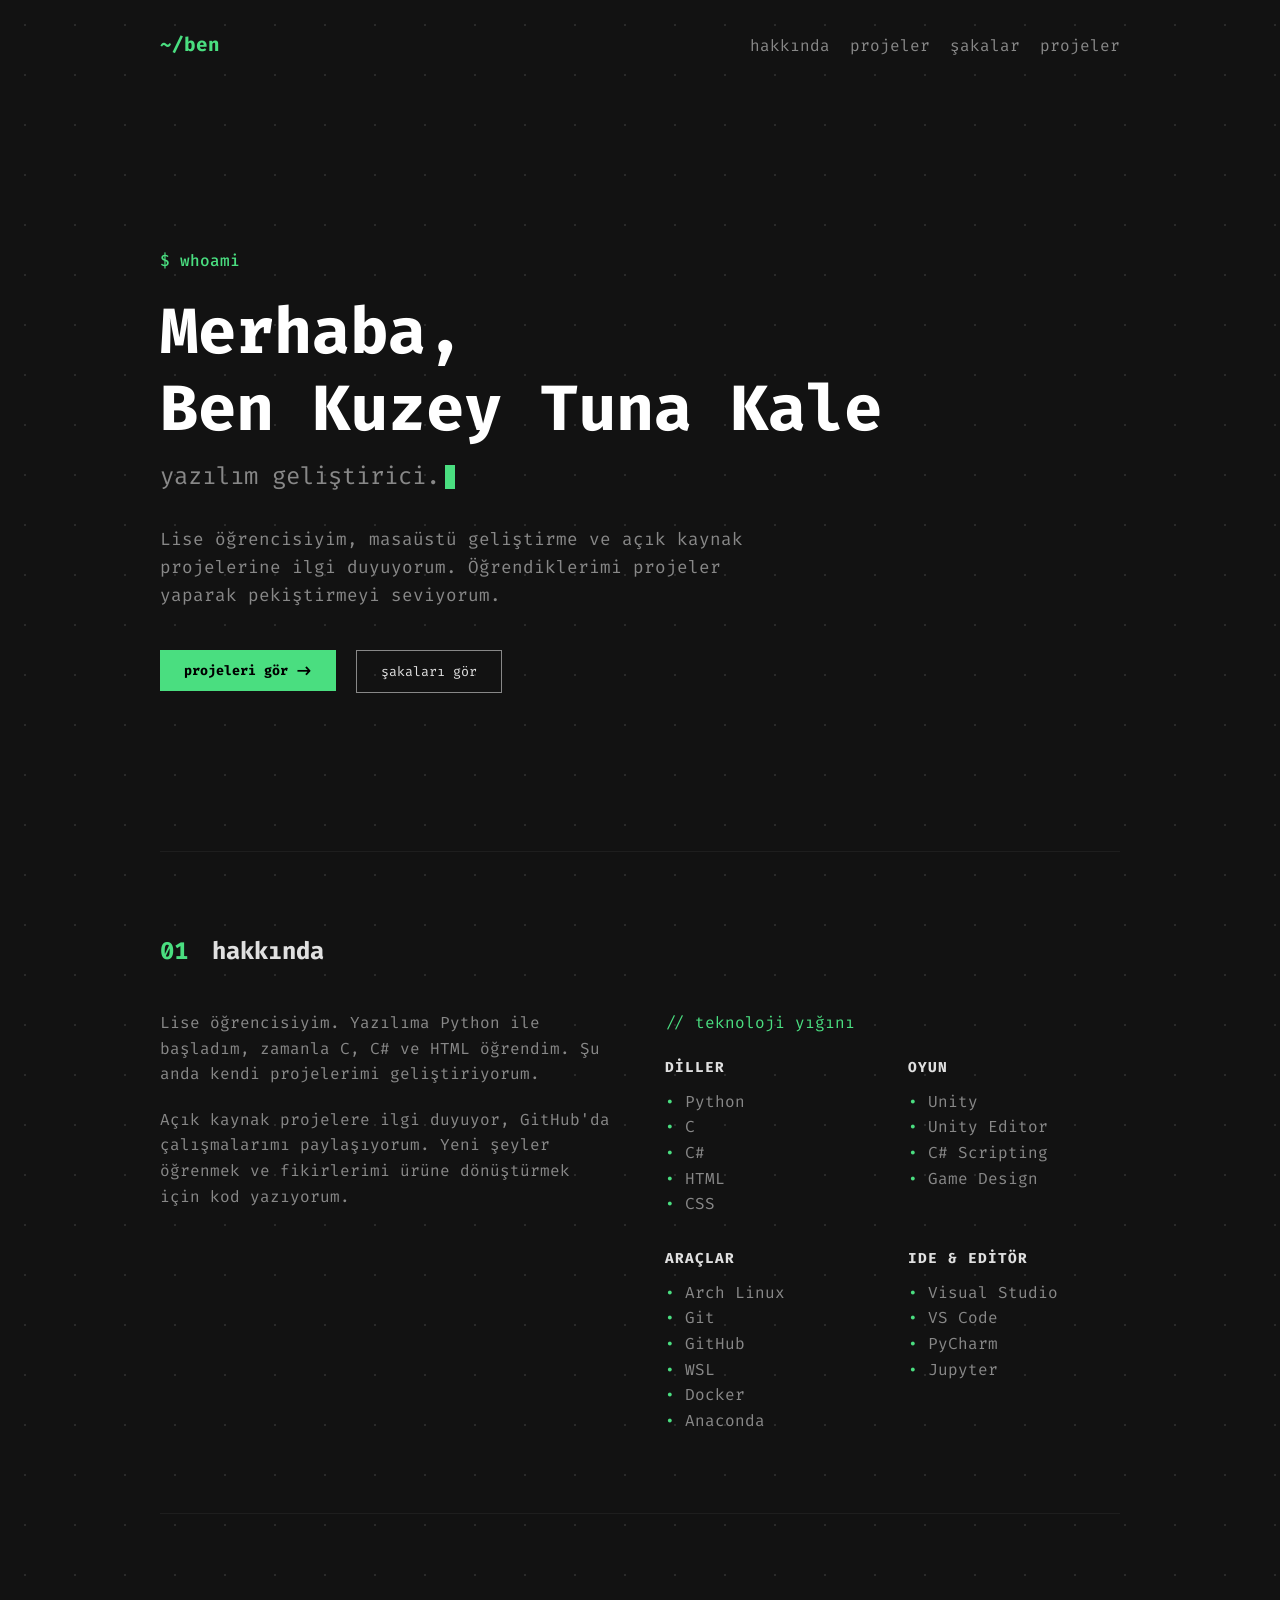
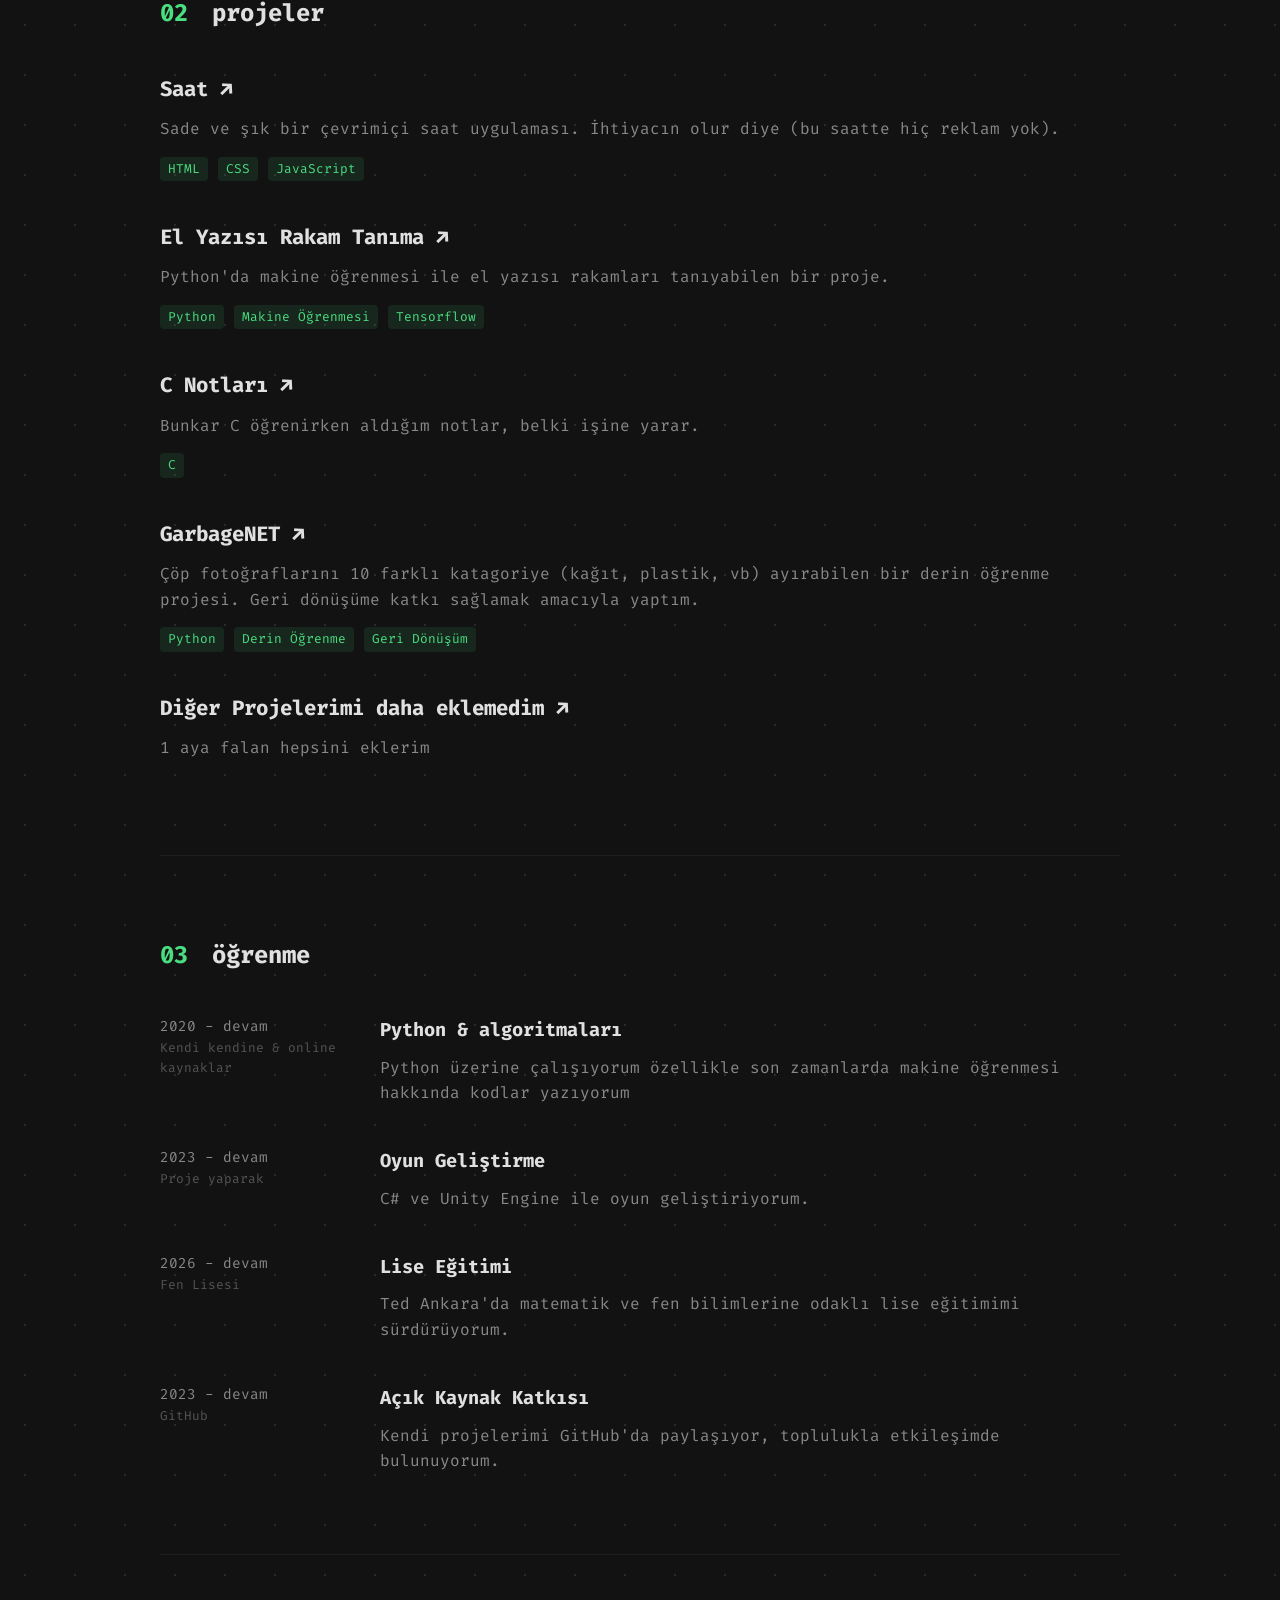
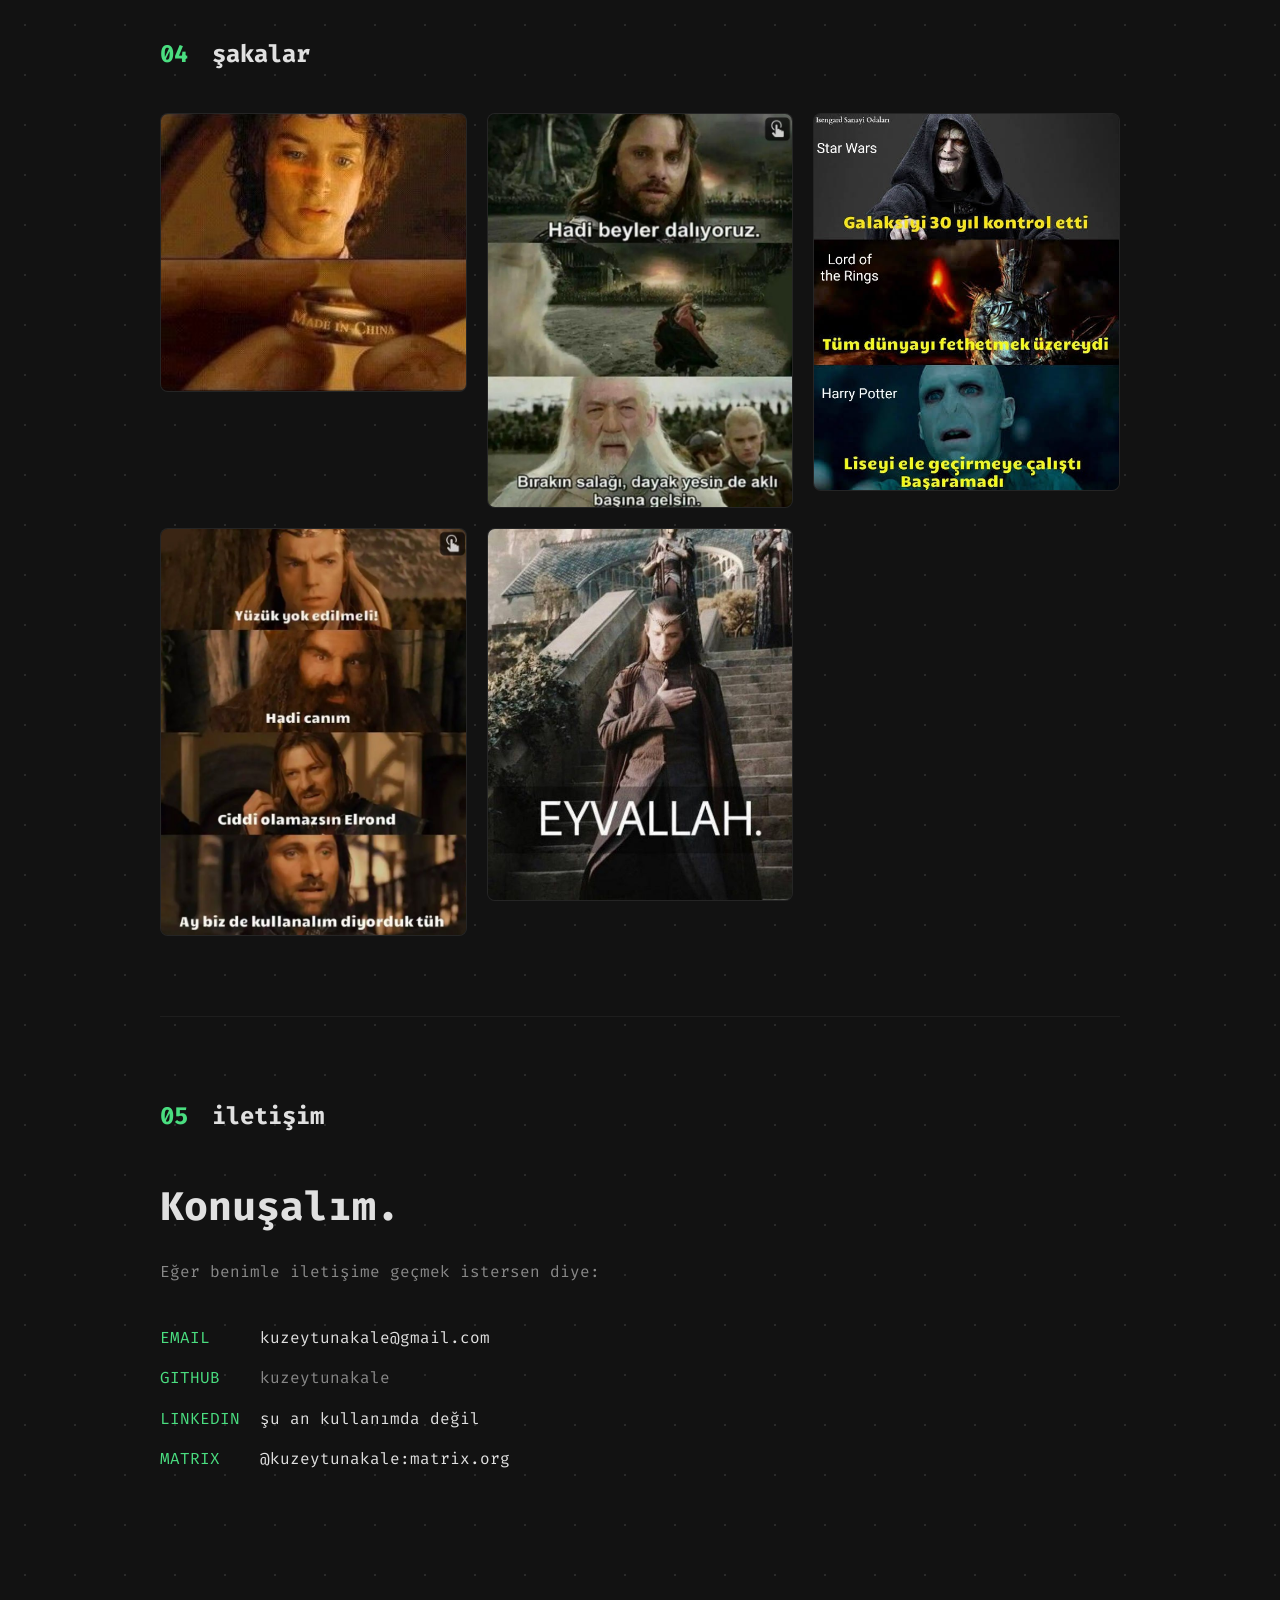
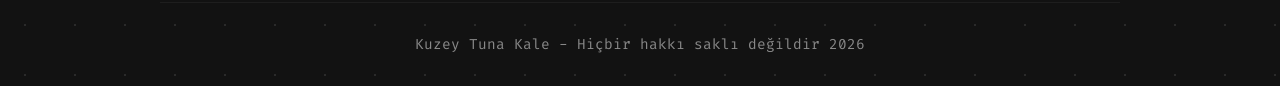
==== index.html @ e44361e3 "t" ====
<!DOCTYPE html>
<html lang="tr">
<head>
    <meta charset="UTF-8">
    <meta name="viewport" content="width=device-width, initial-scale=1.0">
    <meta name="description" content="Kuzey Tuna Kale - Kuzey Tuna Kale'nin sitesi">
    <meta name="keywords" content="Kuzey Tuna Kale, Kuzey, Tuna, Kale, Kuzey Tuna Kale Ankara">
    <title>Kuzey Tuna Kale</title>
    <link rel="stylesheet" href="style.css">
</head>
<body>

    <div class="container">
        <!-- Navigasyon -->
        <nav>
            <div class="logo">~/ben</div>
            <div class="nav-links">
                <a href="#hakkinda">hakkında</a>
                <a href="#projeler">projeler</a>
                <a href="#sakalar">şakalar</a>
                <a href="#projeler">projeler</a>
            </div>
        </nav>

        <!-- Hero Bölümü -->
        <header class="hero">
            <div class="prompt-text">$ whoami</div>
            <h1>Merhaba,<br>Ben Kuzey Tuna Kale</h1>
            <div class="typing-text">
                <span id="typewriter"></span><span class="cursor"></span>
            </div>
            <p class="desc">
                Lise öğrencisiyim, masaüstü geliştirme ve açık kaynak projelerine ilgi duyuyorum. Öğrendiklerimi projeler yaparak pekiştirmeyi seviyorum.
            </p>
            <div class="hero-buttons">
                <a href="#projeler" style="text-decoration: none;"><button class="btn-primary">projeleri gör -></button></a>
                <a href="#sakalar" style="text-decoration: none;"><button class="btn-secondary">şakaları gör</button></a>
            </div>
        </header>

        <!-- Hakkında Bölümü -->
        <section id="hakkinda">
            <h2 class="section-title"><span>01</span> hakkında</h2>
            <div class="about-grid">
                <div class="about-text">
                    <p>Lise öğrencisiyim. Yazılıma Python ile başladım, zamanla C, C# ve HTML öğrendim. Şu anda kendi projelerimi geliştiriyorum.</p>
                    <p>Açık kaynak projelere ilgi duyuyor, GitHub'da çalışmalarımı paylaşıyorum. Yeni şeyler öğrenmek ve fikirlerimi ürüne dönüştürmek için kod yazıyorum.</p>
                </div>
                <div class="tech-stack">
                    <div class="tech-stack-title">// teknoloji yığını</div>
                    <div class="tech-grid">
                        <div class="tech-category">
                            <h4>DİLLER</h4>
                            <ul>
                                <li>Python</li>
                                <li>C</li>
                                <li>C#</li>
                                <li>HTML</li>
                                <li>CSS</li>
                            </ul>
                        </div>
                        <div class="tech-category">
                            <h4>OYUN</h4>
                            <ul>
                                <li>Unity</li>
                                <li>Unity Editor</li>
                                <li>C# Scripting</li>
                                <li>Game Design</li>
                            </ul>
                        </div>
                        <div class="tech-category">
                            <h4>ARAÇLAR</h4>
                            <ul>
                                <li>Arch Linux</li>
                                <li>Git</li>
                                <li>GitHub</li>
                                <li>WSL</li>
                                <li>Docker</li>
                                <li>Anaconda</li>
                            </ul>
                        </div>
                        <div class="tech-category">
                            <h4>IDE & EDİTÖR</h4>
                            <ul>
                                <li>Visual Studio</li>
                                <li>VS Code</li>
                                <li>PyCharm</li>
                                <li>Jupyter</li>
                            </ul>
                        </div>
                    </div>
                </div>
            </div>
        </section>

        <!-- Projeler Bölümü -->
<section id="projeler">
    <h2 class="section-title"><span>02</span> projeler</h2>
    <div class="project-list">
        
        <!-- Saat Projesi -->
        <a href="https://kuzeytunakale.github.io/saat" target="_blank" rel="noopener noreferrer" class="project-card-link">
            <div class="project-item">
                <h3>Saat <span class="link-icon">↗</span></h3>
                <p>Sade ve şık bir çevrimiçi saat uygulaması. İhtiyacın olur diye (bu saatte hiç reklam yok).</p>
                <div class="tags">
                    <span class="tag">HTML</span>
                    <span class="tag">CSS</span>
                    <span class="tag">JavaScript</span>
                </div>
            </div>
        </a>

        <a href="https://github.com/kuzeytunakale/pythonHandwrittenDigitRecognition" target="_blank" rel="noopener noreferrer" class="project-card-link">
            <div class="project-item">
                <h3>El Yazısı Rakam Tanıma <span class="link-icon">↗</span></h3>
                <p>Python'da makine öğrenmesi ile el yazısı rakamları tanıyabilen bir proje.</p>
                <div class="tags">
                    <span class="tag">Python</span>
                    <span class="tag">Makine Öğrenmesi</span>
                    <span class="tag">Tensorflow</span>
                </div>
            </div>
        </a>

        <a href="https://github.com/kuzeytunakale/c" target="_blank" rel="noopener noreferrer" class="project-card-link">
            <div class="project-item">
                <h3>C Notları <span class="link-icon">↗</span></h3>
                <p>Bunkar C öğrenirken aldığım notlar, belki işine yarar.</p>
                <div class="tags">
                    <span class="tag">C</span>
                </div>
            </div>
        </a>

        <a href="./yapimasamasinda.html" target="_blank" rel="noopener noreferrer" class="project-card-link">
            <div class="project-item">
                <h3>GarbageNET <span class="link-icon">↗</span></h3>
                <p>Çöp fotoğraflarını 10 farklı katagoriye (kağıt, plastik, vb) ayırabilen bir derin öğrenme projesi. Geri dönüşüme katkı sağlamak amacıyla yaptım.</p>
                <div class="tags">
                    <span class="tag">Python</span>
                    <span class="tag">Derin Öğrenme</span>
                    <span class="tag">Geri Dönüşüm</span>
                </div>
            </div>
        </a>

        <!-- staticcraft Projesi -->
        <a href="./yapimasamasinda.html" target="_blank" rel="noopener noreferrer" class="project-card-link">
            <div class="project-item">
                <h3>Diğer Projelerimi daha eklemedim <span class="link-icon">↗</span></h3>
                <p>1 aya falan hepsini eklerim</p>
            </div>
        </a>

        </div>
        </section>

        <!-- Öğrenme Bölümü -->
        <section id="ogrenme">
            <h2 class="section-title"><span>03</span> öğrenme</h2>
            <div class="learning-grid">
                
                <div class="learning-item">
                    <div class="learning-date">
                        2020 - devam
                        <span>Kendi kendine & online kaynaklar</span>
                    </div>
                    <div class="learning-content">
                        <h3>Python & algoritmaları</h3>
                        <p>Python üzerine çalışıyorum özellikle son zamanlarda makine öğrenmesi hakkında kodlar yazıyorum</p>
                    </div>
                </div>

                <div class="learning-item">
                    <div class="learning-date">
                        2023 - devam
                        <span>Proje yaparak</span>
                    </div>
                    <div class="learning-content">
                        <h3>Oyun Geliştirme</h3>
                        <p>C# ve Unity Engine ile oyun geliştiriyorum.</p>
                    </div>
                </div>

                <div class="learning-item">
                    <div class="learning-date">
                        2026 - devam
                        <span>Fen Lisesi</span>
                    </div>
                    <div class="learning-content">
                        <h3>Lise Eğitimi</h3>
                        <p>Ted Ankara'da matematik ve fen bilimlerine odaklı lise eğitimimi sürdürüyorum.</p>
                    </div>
                </div>

                <div class="learning-item">
                    <div class="learning-date">
                        2023 - devam
                        <span>GitHub</span>
                    </div>
                    <div class="learning-content">
                        <h3>Açık Kaynak Katkısı</h3>
                        <p>Kendi projelerimi GitHub'da paylaşıyor, toplulukla etkileşimde bulunuyorum.</p>
                    </div>
                </div>

            </div>
        </section>

        <section id="sakalar">
        <h2 class="section-title"><span>04</span> şakalar</h2>
        <div class="jokes-grid">
            <div class="joke-card">
                <img src="./img/China.jpg" alt="Yazılımcı Şakası 1" loading="lazy">
            </div>
            <div class="joke-card">
                <img src="./img/Daliyoruz.jpg" alt="Yazılımcı Şakası 2" loading="lazy">
            </div>
            <div class="joke-card">
                <img src="./img/Powerful.jpeg" alt="Yazılımcı Şakası 3" loading="lazy">
            </div>
            <div class="joke-card">
                <img src="./img/Yuzuk.jpg" alt="Yazılımcı Şakası 3" loading="lazy">
            </div>
            <div class="joke-card">
                <img src="./img/Eyvallah.jpg" alt="Yazılımcı Şakası 3" loading="lazy">
            </div>
        </div>
        </section>

        <!-- İletişim Bölümü -->
        <section id="iletisim">
            <h2 class="section-title"><span>05</span> iletişim</h2>
            <div class="contact-grid">
                
                <div class="contact-info">
                    <h2>Konuşalım.</h2>
                    <p>Eğer benimle iletişime geçmek istersen diye: </p>
                    
                    <div class="contact-details">
                        <div class="contact-detail-item">
                            <span class="label">EMAIL</span>
                            <mailto>kuzeytunakale@gmail.com</mailto>
                        </div>
                        <div class="contact-detail-item">
                            <span class="label">GITHUB</span>
                            <a href="https://github.com/kuzeytunakale">kuzeytunakale</a>
                        </div>
                        <div class="contact-detail-item">
                            <span class="label">LINKEDIN</span>
                            <span>şu an kullanımda değil</span>
                        </div>
                        <div class="contact-detail-item">
                            <span class="label">MATRIX</span>
                            <span>@kuzeytunakale:matrix.org</span>
                        </div>
                    </div>
                </div>
            </div>
        </section>

        <footer>
            Kuzey Tuna Kale - Hiçbir hakkı saklı değildir 2026
        </footer>

    </div>

    <script src="script.js"></script>
</body>
</html>
---- style.css ----
/* Genel Ayarlar ve Fontlar */
@import url('https://fonts.googleapis.com/css2?family=Fira+Code:wght@400;500;700&display=swap');

:root {
    --bg-color: #121212;
    --text-main: #e0e0e0;
    --text-muted: #888888;
    --accent-green: #4ade80;
    --accent-hover: #22c55e;
    --card-bg: rgba(255, 255, 255, 0.03);
    --font-mono: 'Fira Code', monospace;
}

* {
    margin: 0;
    padding: 0;
    box-sizing: border-box;
}

body {
    background-color: var(--bg-color);
    color: var(--text-main);
    font-family: var(--font-mono);
    line-height: 1.6;
    /* Hafif noktalı/yıldızlı arka plan efekti için */
    background-image: radial-gradient(rgba(255, 255, 255, 0.1) 1px, transparent 1px);
    background-size: 50px 50px;
    overflow-x: hidden;
}

::selection {
    background: var(--accent-green);
    color: #000;
}

a {
    color: var(--text-muted);
    text-decoration: none;
    transition: color 0.3s ease;
}

a:hover {
    color: var(--accent-green);
}

.container {
    max-width: 1000px;
    margin: 0 auto;
    padding: 0 20px;
}

/* Navigasyon (Üst Menü) */
nav {
    display: flex;
    justify-content: space-between;
    align-items: center;
    padding: 30px 0;
    margin-bottom: 40px;
}

.logo {
    color: var(--accent-green);
    font-weight: bold;
    font-size: 1.2rem;
}

.nav-links {
    display: flex;
    gap: 20px;
}

/* Hero (Ana Bölüm) */
.hero {
    min-height: 80vh;
    display: flex;
    flex-direction: column;
    justify-content: center;
}

.prompt-text {
    color: var(--accent-green);
    margin-bottom: 20px;
    font-weight: 500;
}

.hero h1 {
    font-size: 4rem;
    line-height: 1.2;
    margin-bottom: 10px;
    color: #fff;
}

.typing-text {
    font-size: 1.5rem;
    color: var(--text-muted);
    margin-bottom: 30px;
    display: flex;
    align-items: center;
}

.cursor {
    display: inline-block;
    width: 10px;
    height: 24px;
    background-color: var(--accent-green);
    margin-left: 5px;
    animation: blink 1s step-end infinite;
}

@keyframes blink {
    50% { opacity: 0; }
}

.hero p.desc {
    max-width: 600px;
    color: var(--text-muted);
    margin-bottom: 40px;
    font-size: 1.1rem;
}

.hero-buttons {
    display: flex;
    gap: 20px;
    margin-bottom: 40px;
}

.btn-primary {
    background-color: var(--accent-green);
    color: #000;
    padding: 12px 24px;
    border: none;
    font-family: inherit;
    font-weight: bold;
    cursor: pointer;
    transition: background-color 0.3s;
}

.btn-primary:hover {
    background-color: var(--accent-hover);
}

.btn-secondary {
    background-color: transparent;
    color: var(--text-main);
    padding: 12px 24px;
    border: 1px solid var(--text-muted);
    font-family: inherit;
    cursor: pointer;
    transition: all 0.3s;
}

.btn-secondary:hover {
    border-color: var(--accent-green);
    color: var(--accent-green);
}

.social-links {
    display: flex;
    gap: 15px;
    font-size: 0.9rem;
}

/* Ortak Bölüm Başlıkları */
.section-title {
    font-size: 1.5rem;
    margin-bottom: 40px;
    color: var(--text-main);
}

.section-title span {
    color: var(--accent-green);
    margin-right: 10px;
}

section {
    padding: 80px 0;
    border-top: 1px solid rgba(255,255,255,0.05);
}

/* Hakkında Bölümü */
.about-grid {
    display: grid;
    grid-template-columns: 1fr 1fr;
    gap: 50px;
}

.about-text p {
    margin-bottom: 20px;
    color: var(--text-muted);
}

.tech-stack-title {
    color: var(--accent-green);
    margin-bottom: 20px;
}

.tech-grid {
    display: grid;
    grid-template-columns: 1fr 1fr;
    gap: 30px;
}

.tech-category h4 {
    font-size: 0.9rem;
    color: var(--text-main);
    margin-bottom: 10px;
    text-transform: uppercase;
    letter-spacing: 1px;
}

.tech-category ul {
    list-style: none;
    color: var(--text-muted);
}

.tech-category ul li::before {
    content: "• ";
    color: var(--accent-green);
}

/* Projeler Bölümü */
.project-list {
    display: flex;
    flex-direction: column;
    gap: 40px;
}

.project-item h3 {
    font-size: 1.3rem;
    color: var(--text-main);
    margin-bottom: 10px;
}

.project-item p {
    color: var(--text-muted);
    margin-bottom: 15px;
}

.tags {
    display: flex;
    gap: 10px;
}

.tag {
    font-size: 0.8rem;
    color: var(--accent-green);
    background: rgba(74, 222, 128, 0.1);
    padding: 2px 8px;
    border-radius: 4px;
}

/* Öğrenme Bölümü */
.learning-grid {
    display: flex;
    flex-direction: column;
    gap: 40px;
}

.learning-item {
    display: grid;
    grid-template-columns: 200px 1fr;
    gap: 20px;
}

.learning-date {
    color: var(--text-muted);
    font-size: 0.9rem;
}

.learning-date span {
    display: block;
    color: #555;
    font-size: 0.8rem;
}

.learning-content h3 {
    color: var(--text-main);
    margin-bottom: 10px;
}

.learning-content p {
    color: var(--text-muted);
}

/* İletişim Bölümü */
.contact-grid {
    display: grid;
    grid-template-columns: 1fr 1fr;
    gap: 50px;
}

.contact-info h2 {
    font-size: 2.5rem;
    margin-bottom: 20px;
}

.contact-info p {
    color: var(--text-muted);
    margin-bottom: 40px;
}

.contact-details {
    display: flex;
    flex-direction: column;
    gap: 15px;
}

.contact-detail-item {
    display: flex;
    gap: 20px;
}

.contact-detail-item span.label {
    color: var(--accent-green);
    width: 80px;
    text-transform: uppercase;
}

.contact-form {
    display: flex;
    flex-direction: column;
    gap: 20px;
}

.contact-form input,
.contact-form textarea {
    background: transparent;
    border: none;
    border-bottom: 1px solid var(--text-muted);
    padding: 10px 0;
    color: var(--text-main);
    font-family: inherit;
    resize: none;
}

.contact-form input:focus,
.contact-form textarea:focus {
    outline: none;
    border-bottom-color: var(--accent-green);
}

.contact-form button {
    align-self: flex-start;
    margin-top: 10px;
}
/* Şakalar Bölümü (Görsel Izgarası) */
.jokes-grid {
    display: grid;
    grid-template-columns: repeat(auto-fill, minmax(280px, 1fr));
    gap: 20px;
    align-items: start; /* Farklı yükseklikteki görsellerin doğal hizalanması için */
}

.joke-card {
    background: var(--card-bg);
    border: 1px solid rgba(255, 255, 255, 0.05);
    border-radius: 8px;
    overflow: hidden;
    transition: transform 0.3s ease, border-color 0.3s ease;
}

.joke-card:hover {
    border-color: var(--accent-green);
    transform: translateY(-4px);
    box-shadow: 0 4px 20px rgba(74, 222, 128, 0.1);
}

.joke-card img {
    width: 100%;
    height: auto; /* Görselin kendi orjinal en-boy oranını korur */
    display: block;
}
footer {
    text-align: center;
    padding: 30px 0;
    color: var(--text-muted);
    font-size: 0.9rem;
    border-top: 1px solid rgba(255,255,255,0.05);
    margin-top: 50px;
}

/* Mobil Uyumluluk */
@media (max-width: 768px) {
    .hero h1 { font-size: 2.5rem; }
    .about-grid, .contact-grid { grid-template-columns: 1fr; }
    .tech-grid { grid-template-columns: 1fr; gap: 20px; }
    .learning-item { grid-template-columns: 1fr; gap: 10px; }
    .hero-buttons { flex-direction: column; }
}
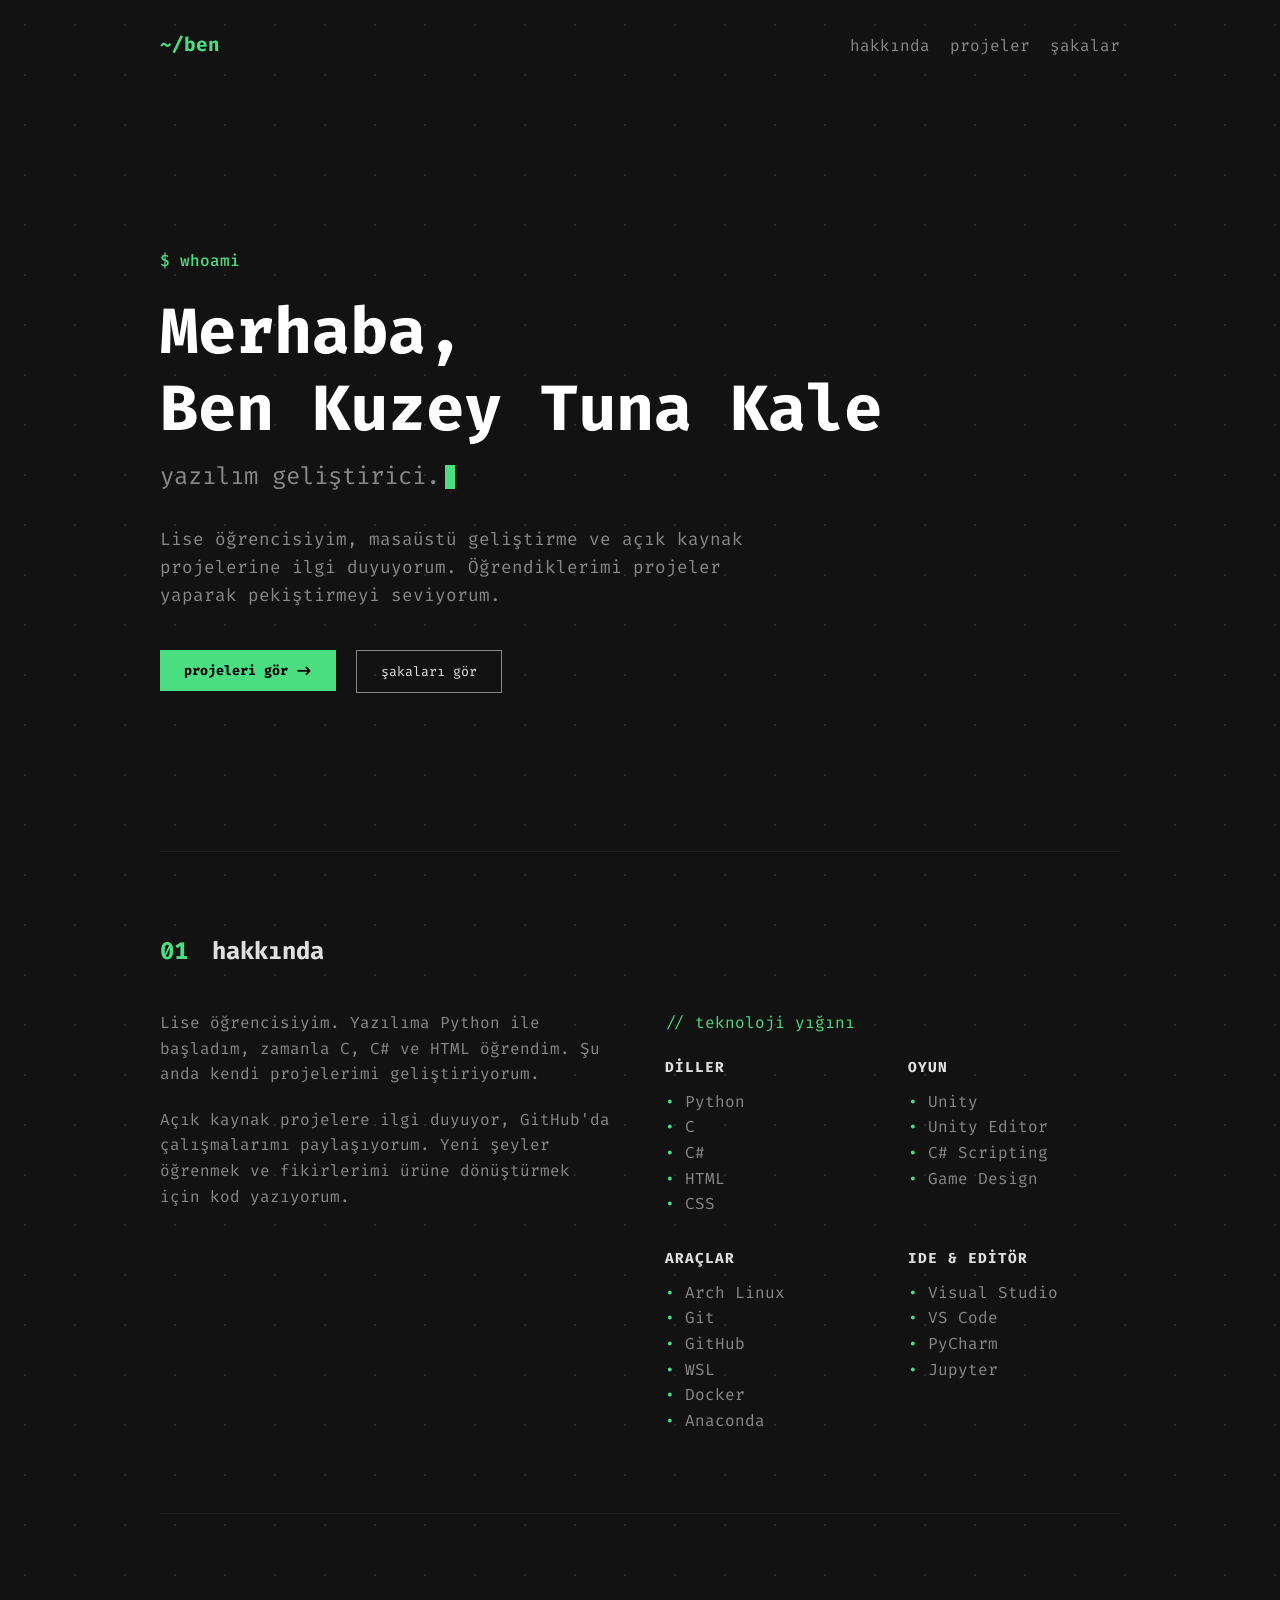
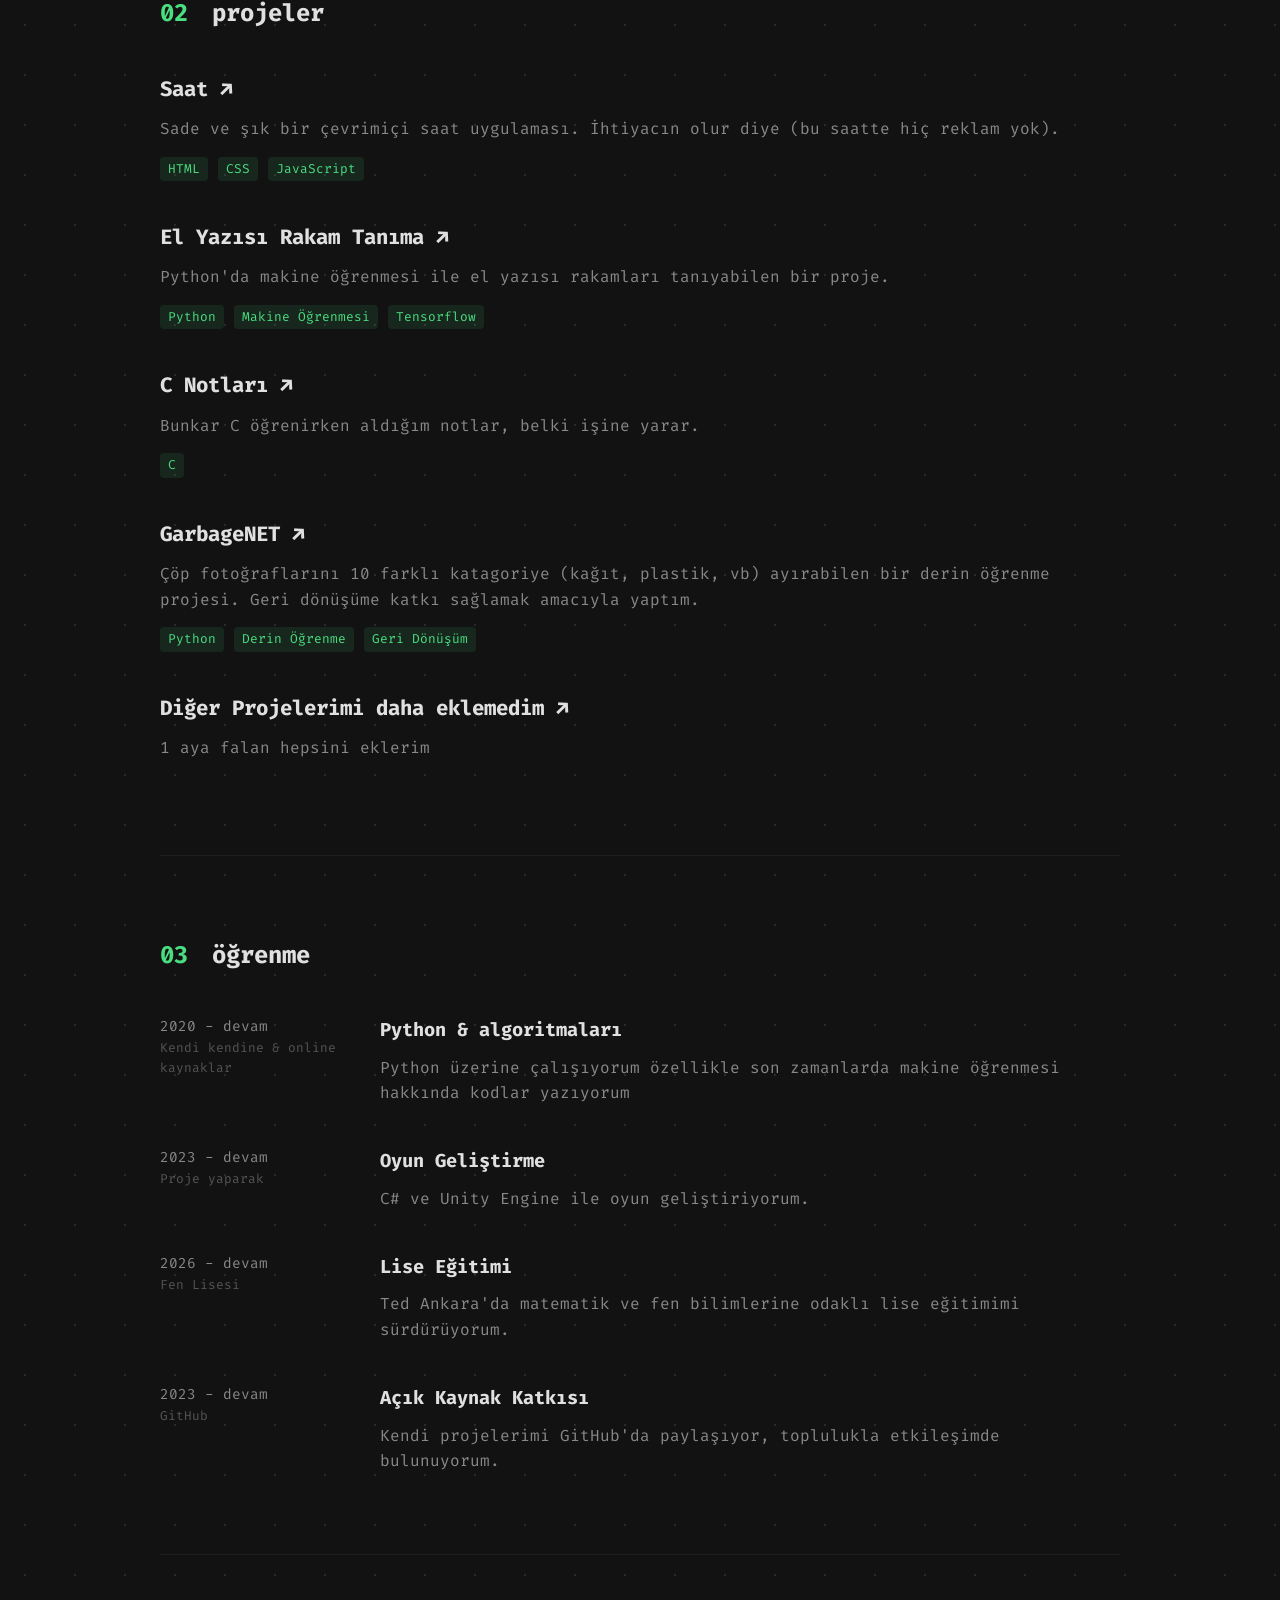
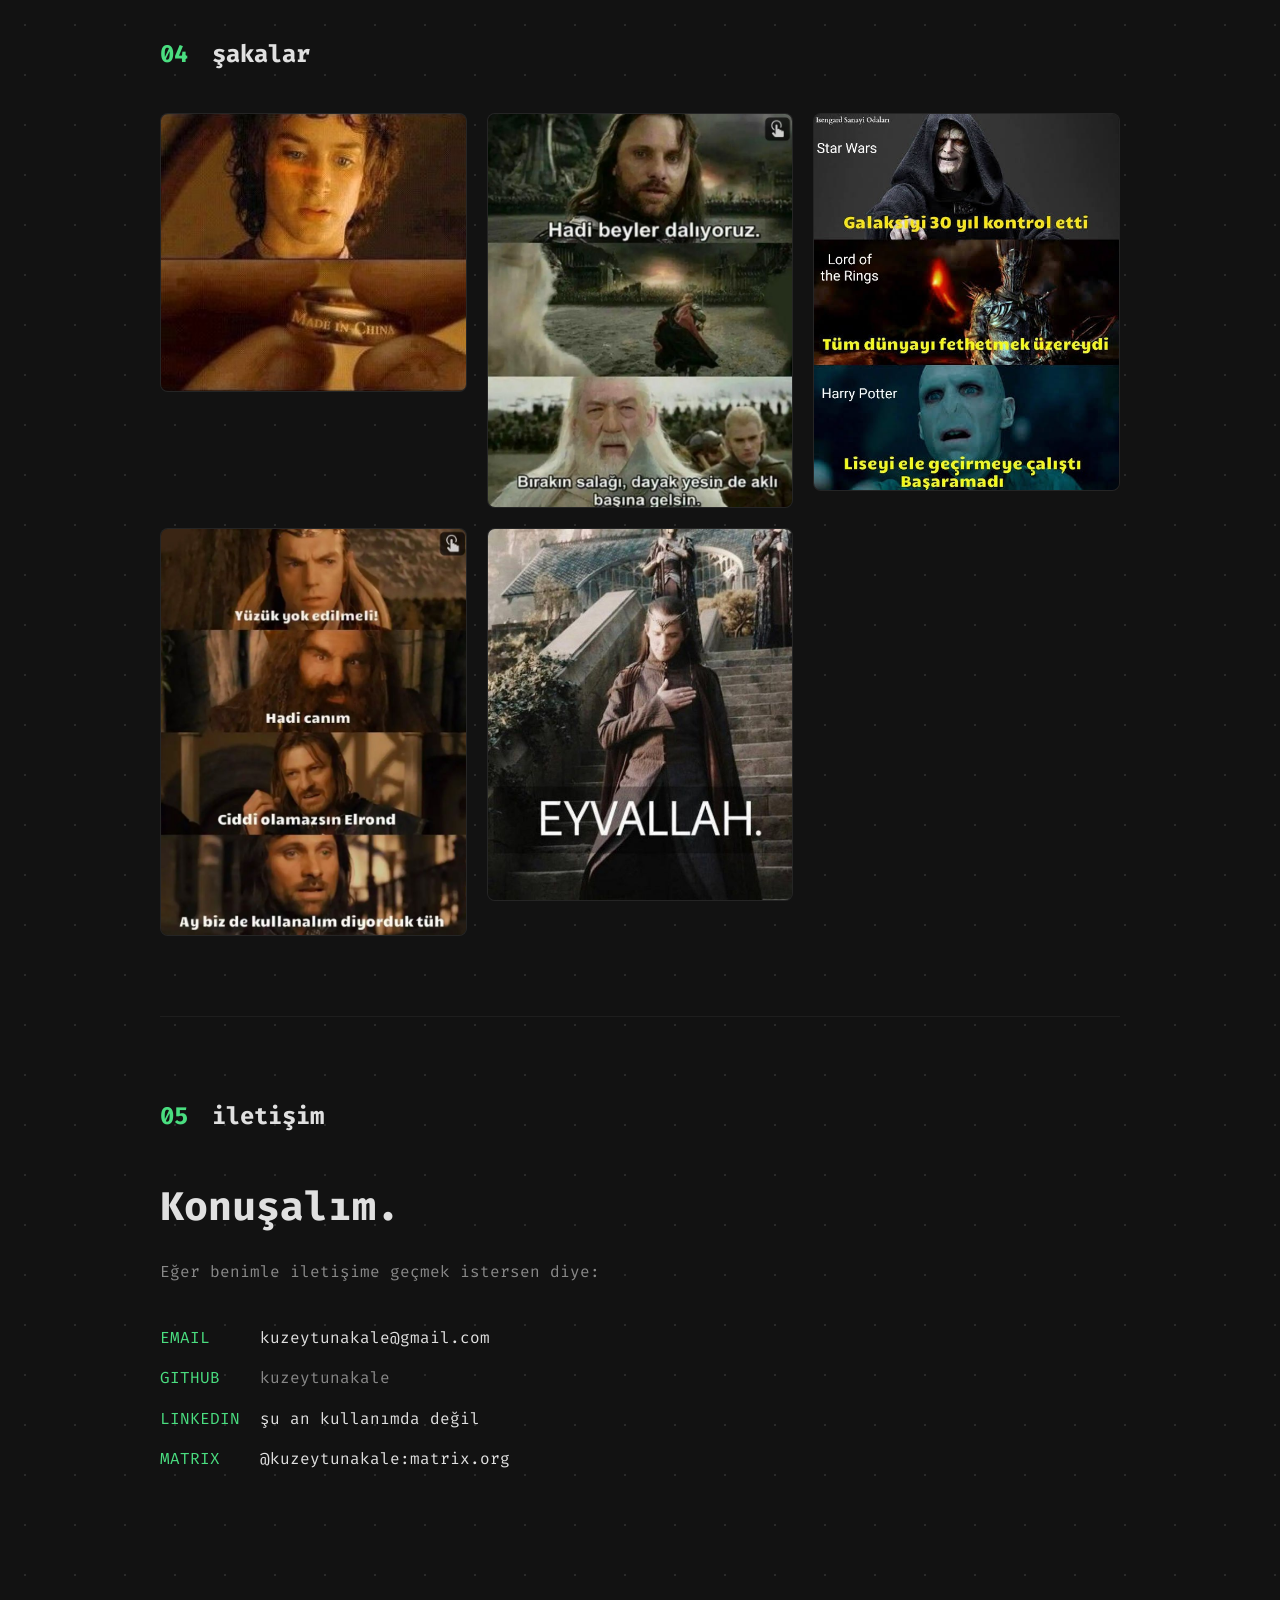
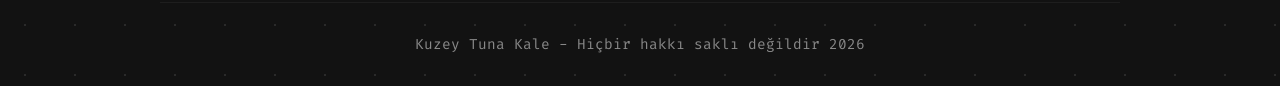
==== commit eceb5655: "fix" ====
--- a/index.html
+++ b/index.html
@@ -7,6 +7,7 @@
     <meta name="keywords" content="Kuzey Tuna Kale, Kuzey, Tuna, Kale, Kuzey Tuna Kale Ankara">
     <title>Kuzey Tuna Kale</title>
     <link rel="stylesheet" href="style.css">
+    <link rel="icon" type="image/png" href="./img/LOTR.jpeg">
 </head>
 <body>
 
@@ -18,7 +19,6 @@
                 <a href="#hakkinda">hakkında</a>
                 <a href="#projeler">projeler</a>
                 <a href="#sakalar">şakalar</a>
-                <a href="#projeler">projeler</a>
             </div>
         </nav>
 
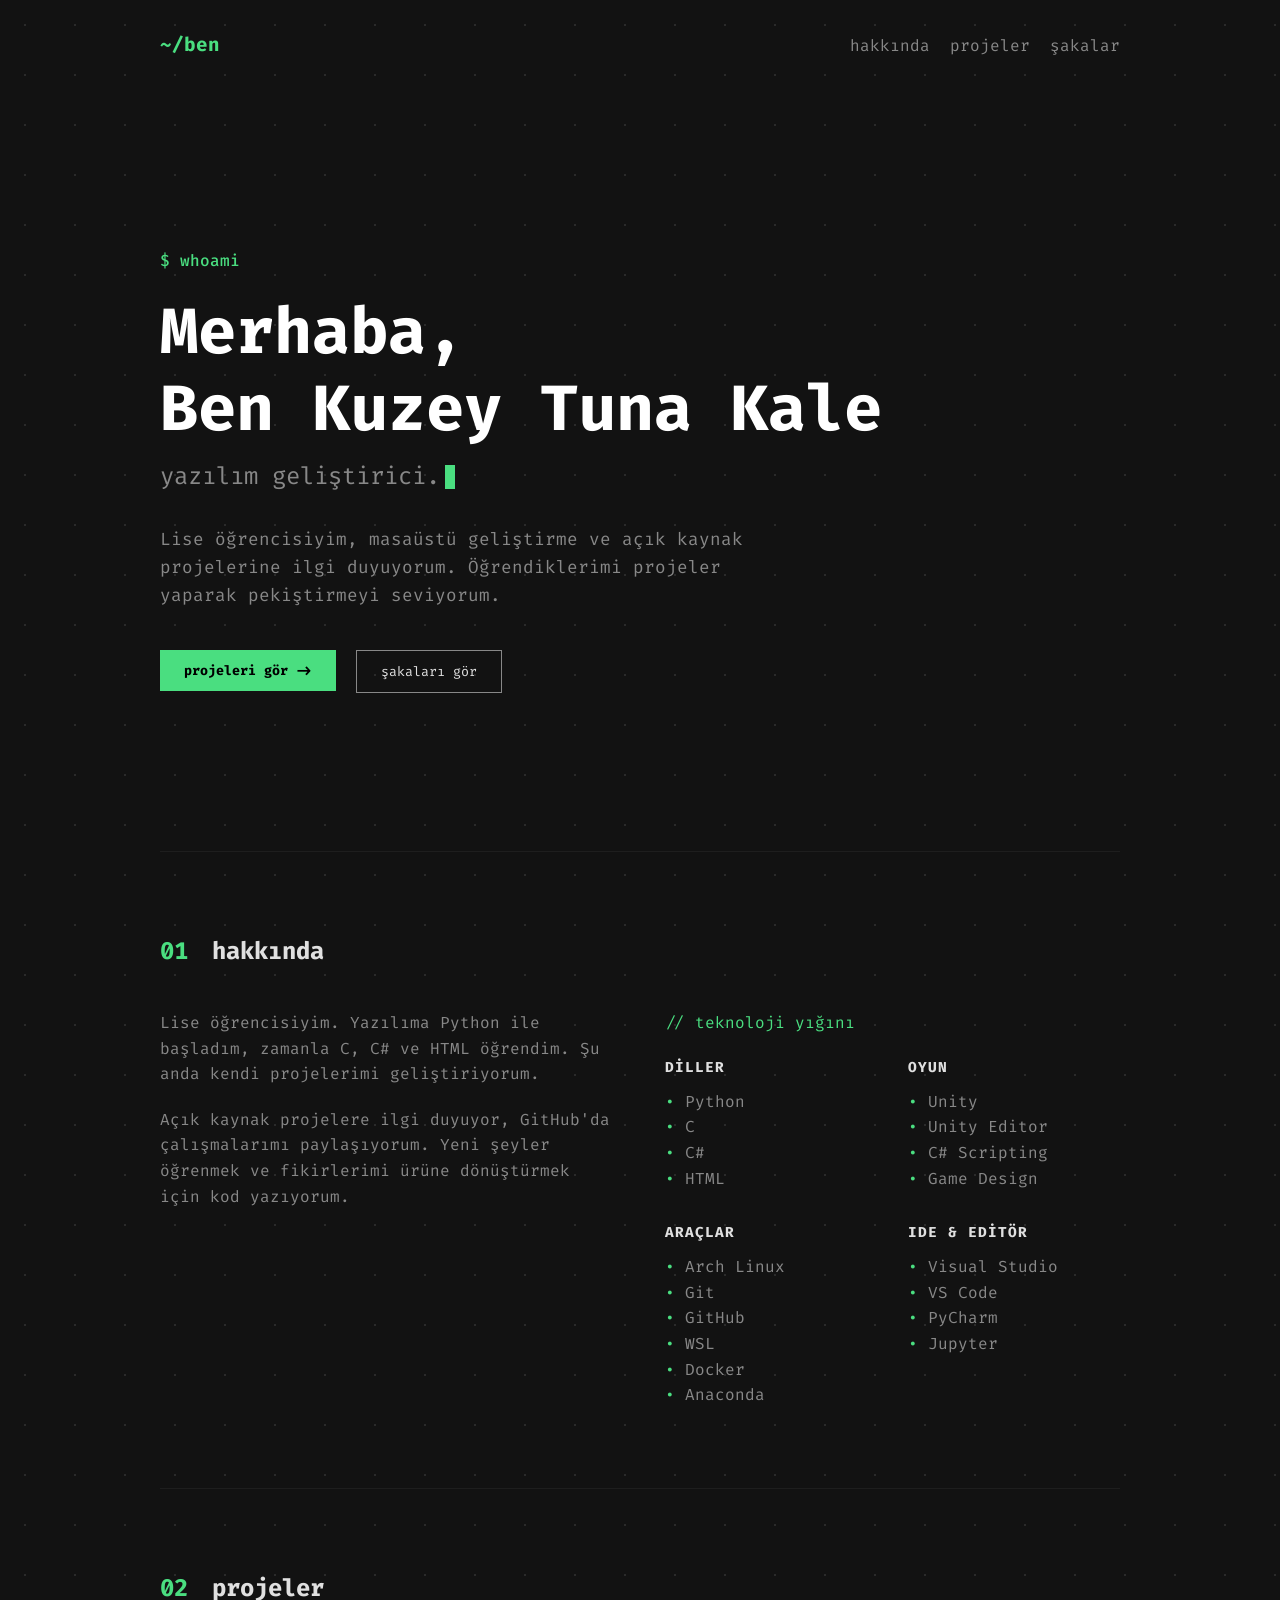
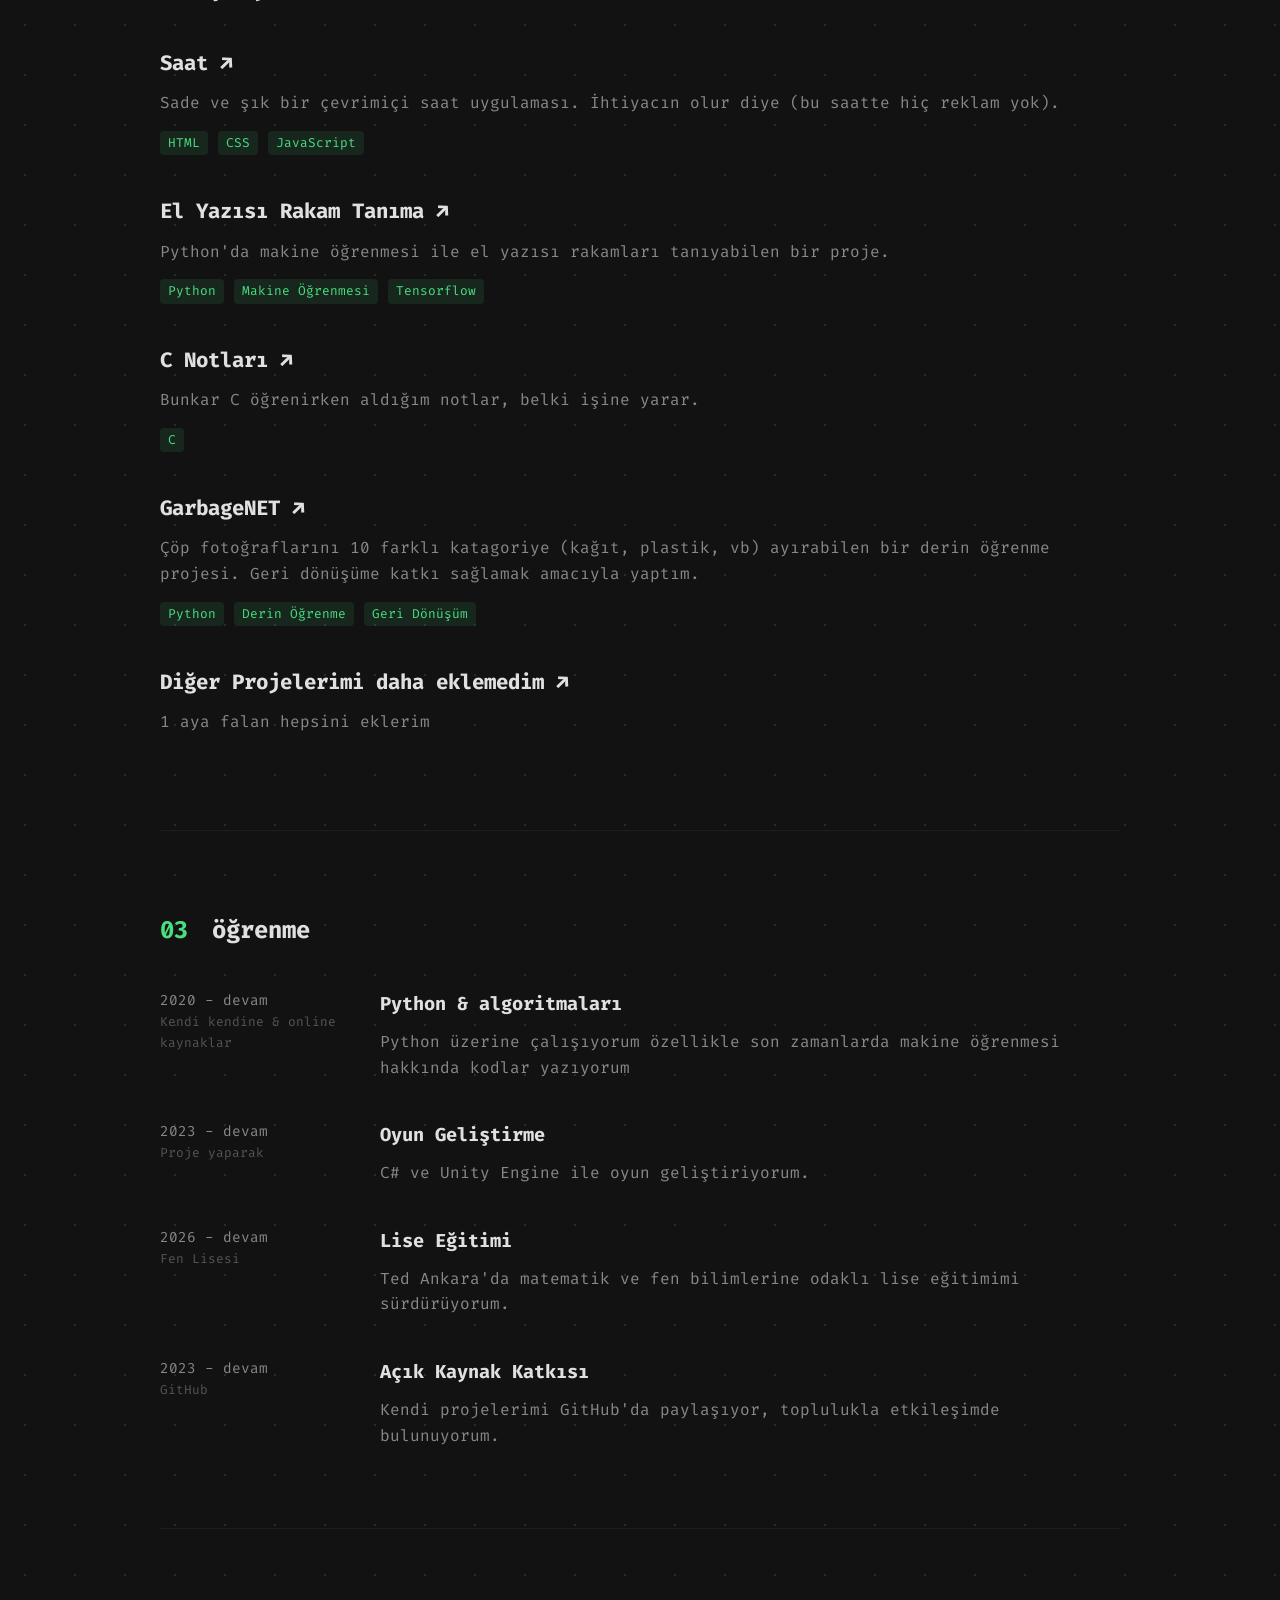
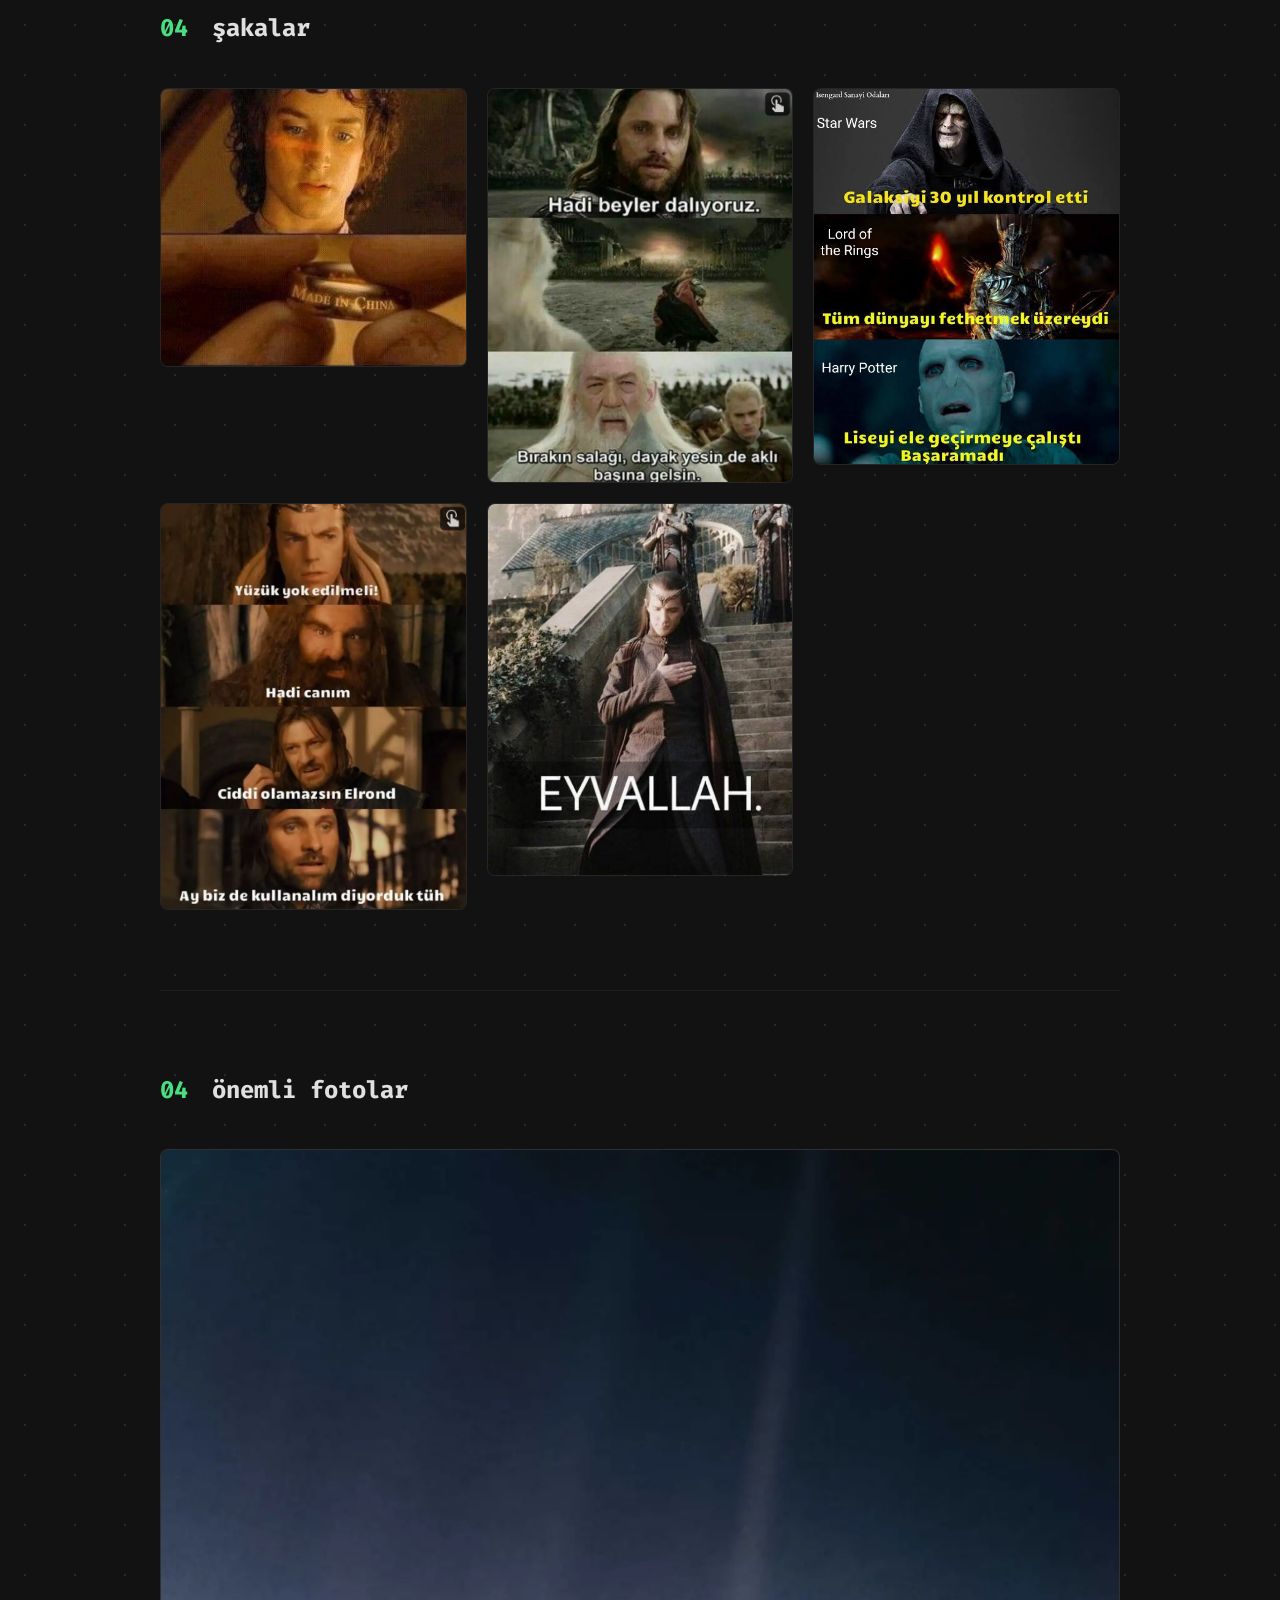
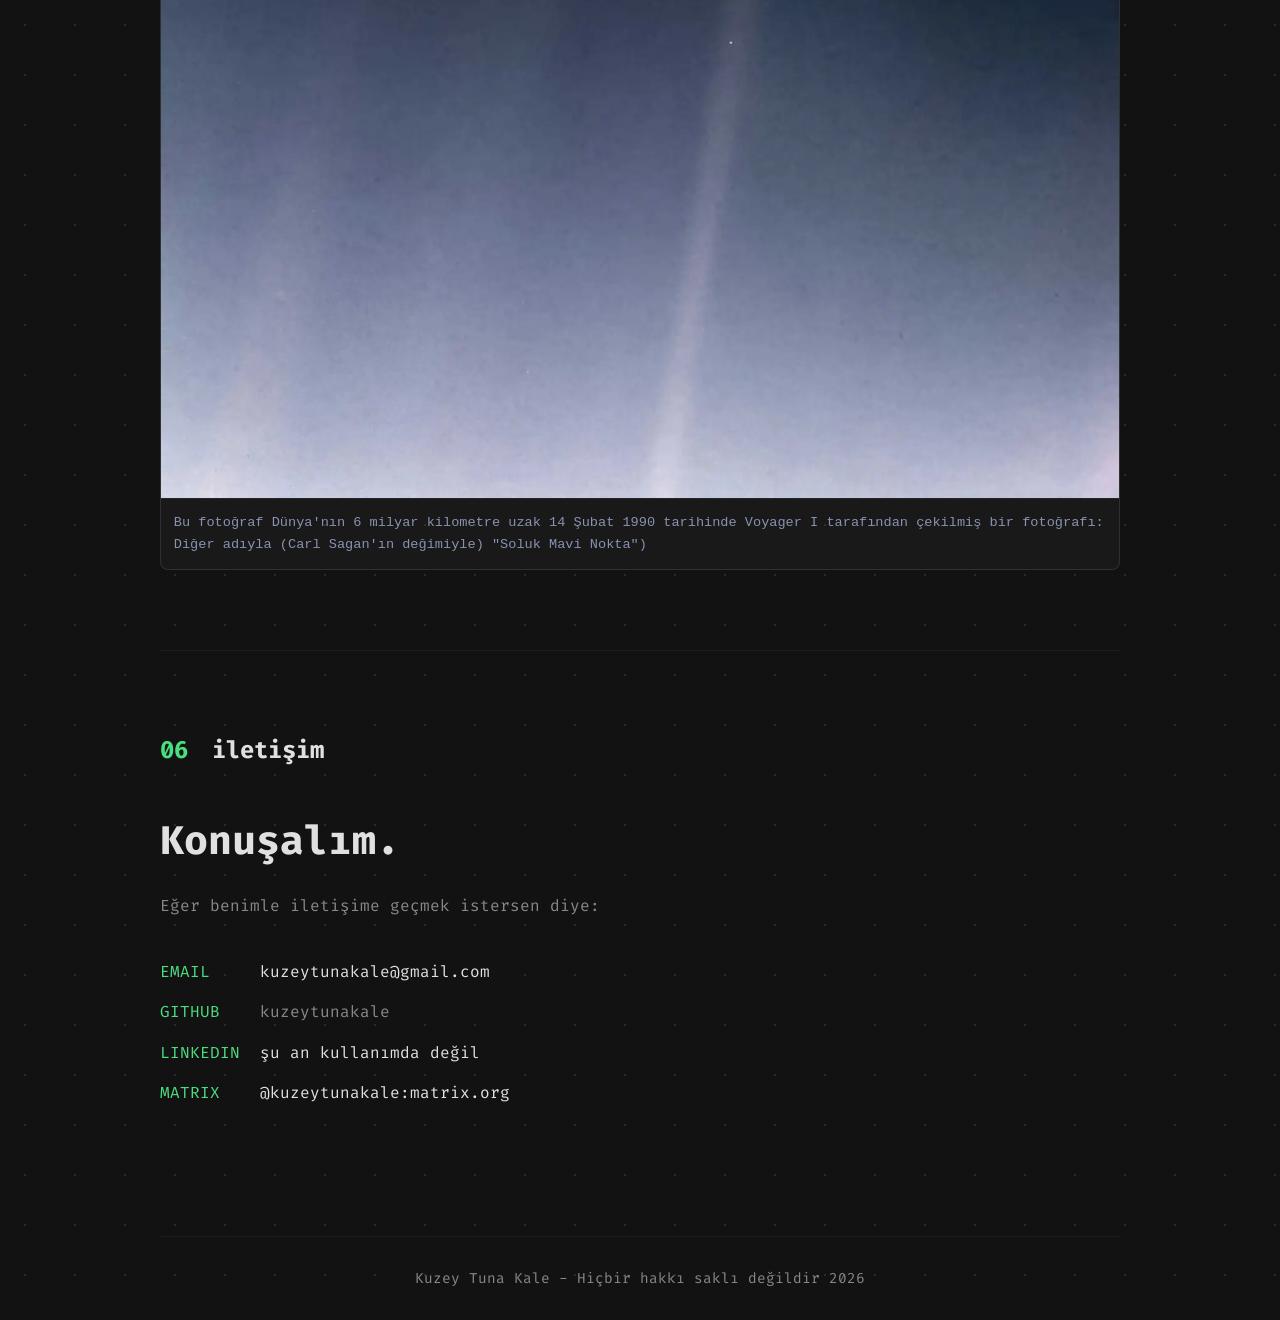
==== commit b2b7a396: "fixing" ====
--- a/index.html
+++ b/index.html
@@ -56,7 +56,6 @@
                                 <li>C</li>
                                 <li>C#</li>
                                 <li>HTML</li>
-                                <li>CSS</li>
                             </ul>
                         </div>
                         <div class="tech-category">
@@ -229,9 +228,21 @@
         </div>
         </section>
 
+        <!-- Önemli Fotolar Bölümü -->
+        <section id="fotolar">
+            <h2 class="section-title"><span>04</span> önemli fotolar</h2>
+            <div class="photos-grid">
+                
+                <div class="photo-card">
+                    <img src="./img2/pale-blue-dot-revised.webp" alt="Soluk Mavi Nokta" loading="lazy">
+                    <div class="photo-caption">Bu fotoğraf Dünya'nın 6 milyar kilometre uzak 14 Şubat 1990 tarihinde Voyager I tarafından çekilmiş bir fotoğrafı: Diğer adıyla (Carl Sagan'ın değimiyle) "Soluk Mavi Nokta")</div>
+                </div>
+            </div>
+        </section>
+
         <!-- İletişim Bölümü -->
         <section id="iletisim">
-            <h2 class="section-title"><span>05</span> iletişim</h2>
+            <h2 class="section-title"><span>06</span> iletişim</h2>
             <div class="contact-grid">
                 
                 <div class="contact-info">
--- a/style.css
+++ b/style.css
@@ -370,6 +370,47 @@
     height: auto; /* Görselin kendi orjinal en-boy oranını korur */
     display: block;
 }
+/* Önemli Fotolar Grid Yapısı */
+.photos-grid {
+    display: grid;
+    grid-template-columns: repeat(auto-fit, minmax(250px, 1fr));
+    gap: 1.5rem;
+    margin-top: 1.5rem;
+}
+
+.photo-card {
+    background-color: rgba(255, 255, 255, 0.03);
+    border: 1px solid rgba(255, 255, 255, 0.1);
+    border-radius: 8px;
+    overflow: hidden;
+    transition: transform 0.2s ease, border-color 0.2s ease;
+}
+
+.photo-card:hover {
+    transform: translateY(-4px);
+    border-color: #64ffda; /* Sitedeki vurgu rengine göre değiştirebilirsin */
+}
+
+/* style.css içindeki bu kısmı bulun ve değiştirin */
+
+.photo-card img {
+    width: 100%;
+    /* Sabit yükseklik yerine auto kullanıyoruz */
+    height: auto; 
+    /* cover yerine contain kullanarak resmin tamamını gösteriyoruz */
+    object-fit: contain; 
+    display: block;
+    /* Eğer resim contain ile küçük kalırsa, arka plan rengi verebilirsin */
+    /* background-color: #0a192f;  Sitenin koyu arka plan rengi */
+}
+
+.photo-caption {
+    padding: 0.8rem;
+    font-family: monospace;
+    font-size: 0.85rem;
+    color: #8892b0;
+    border-top: 1px solid rgba(255, 255, 255, 0.05);
+}
 footer {
     text-align: center;
     padding: 30px 0;
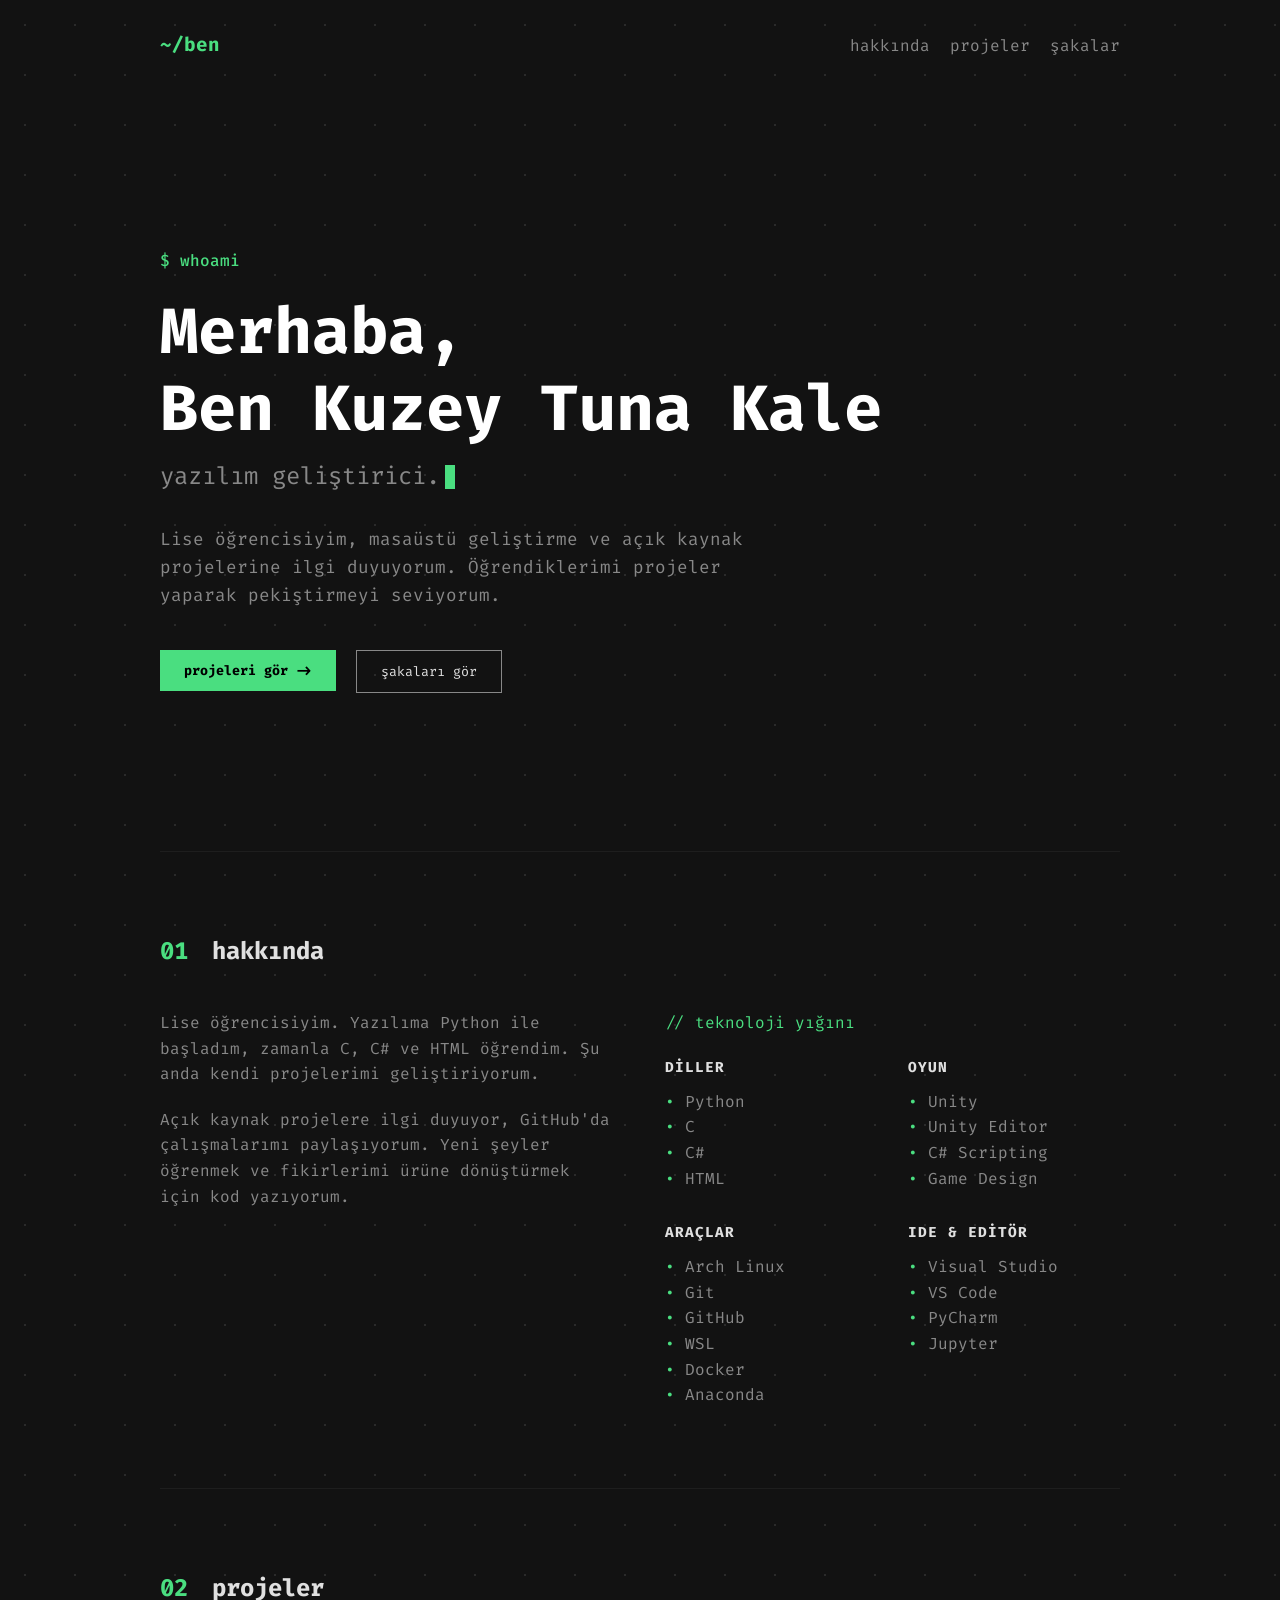
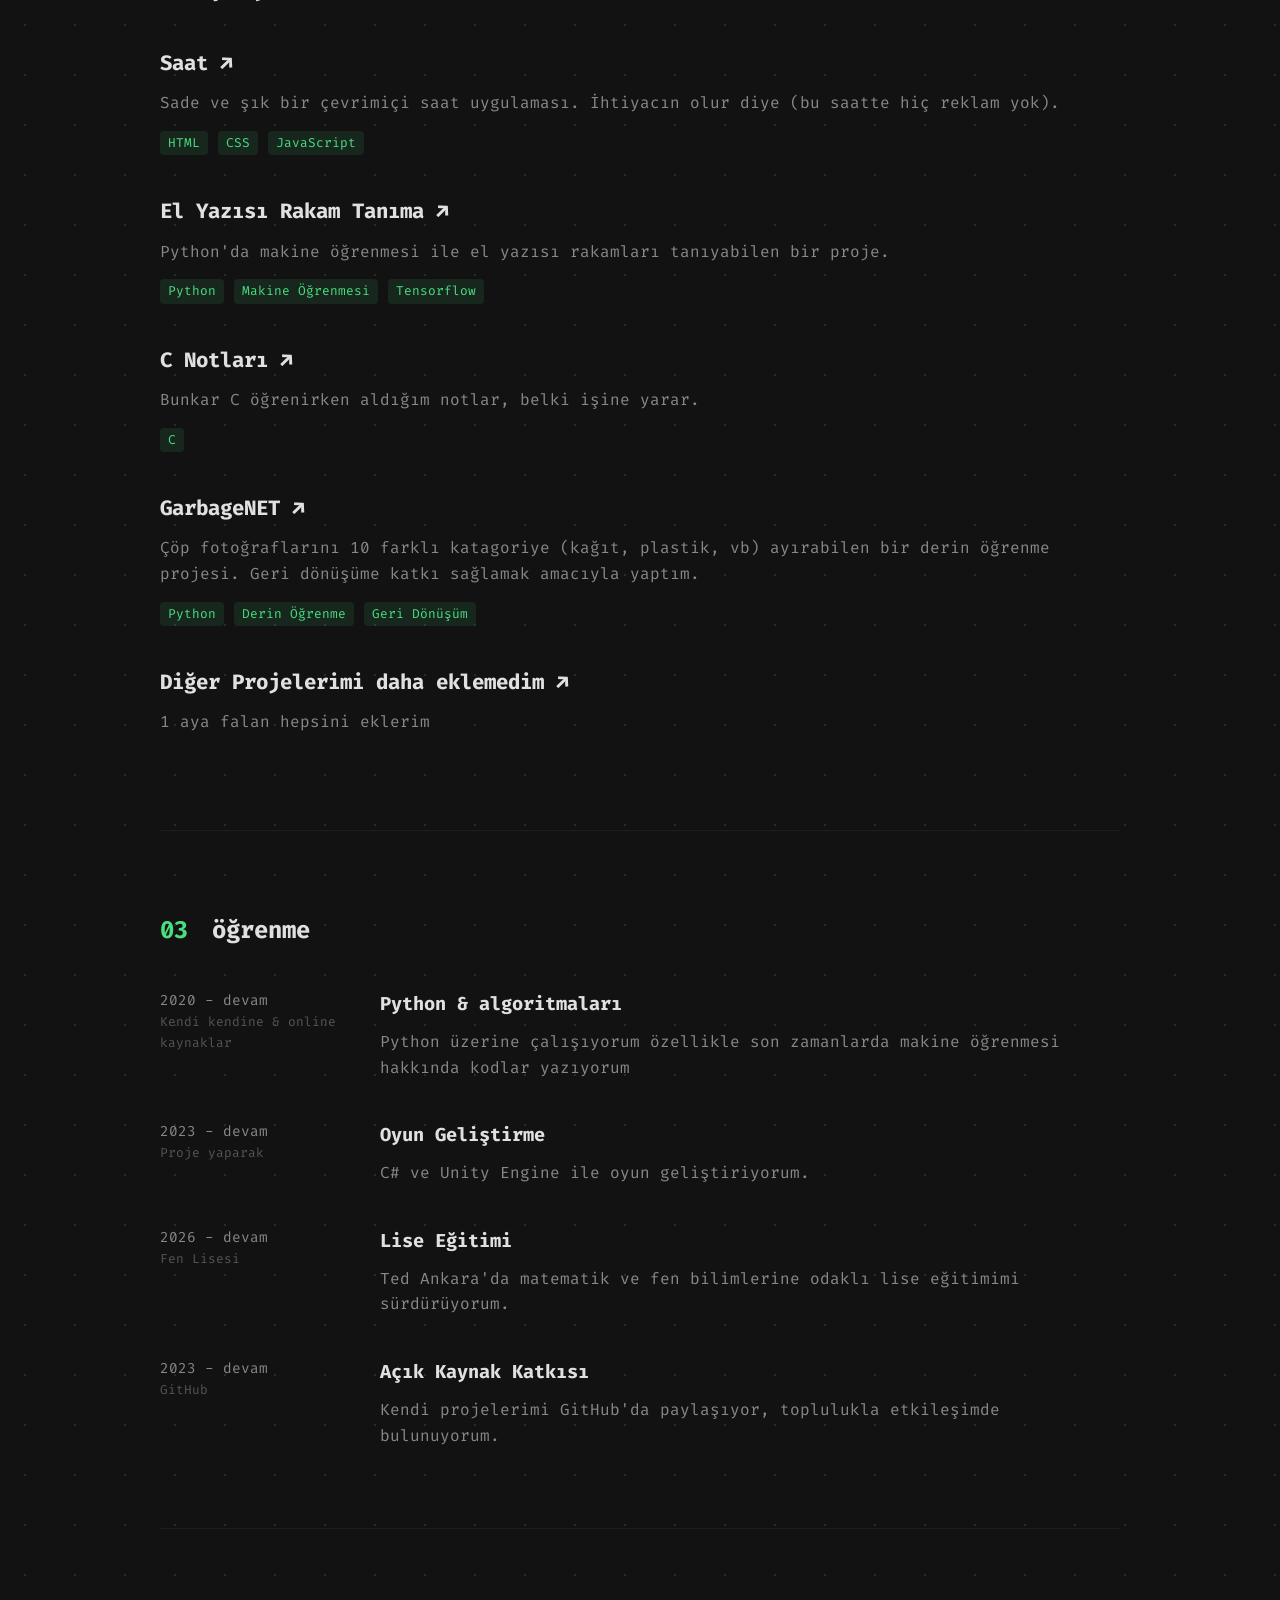
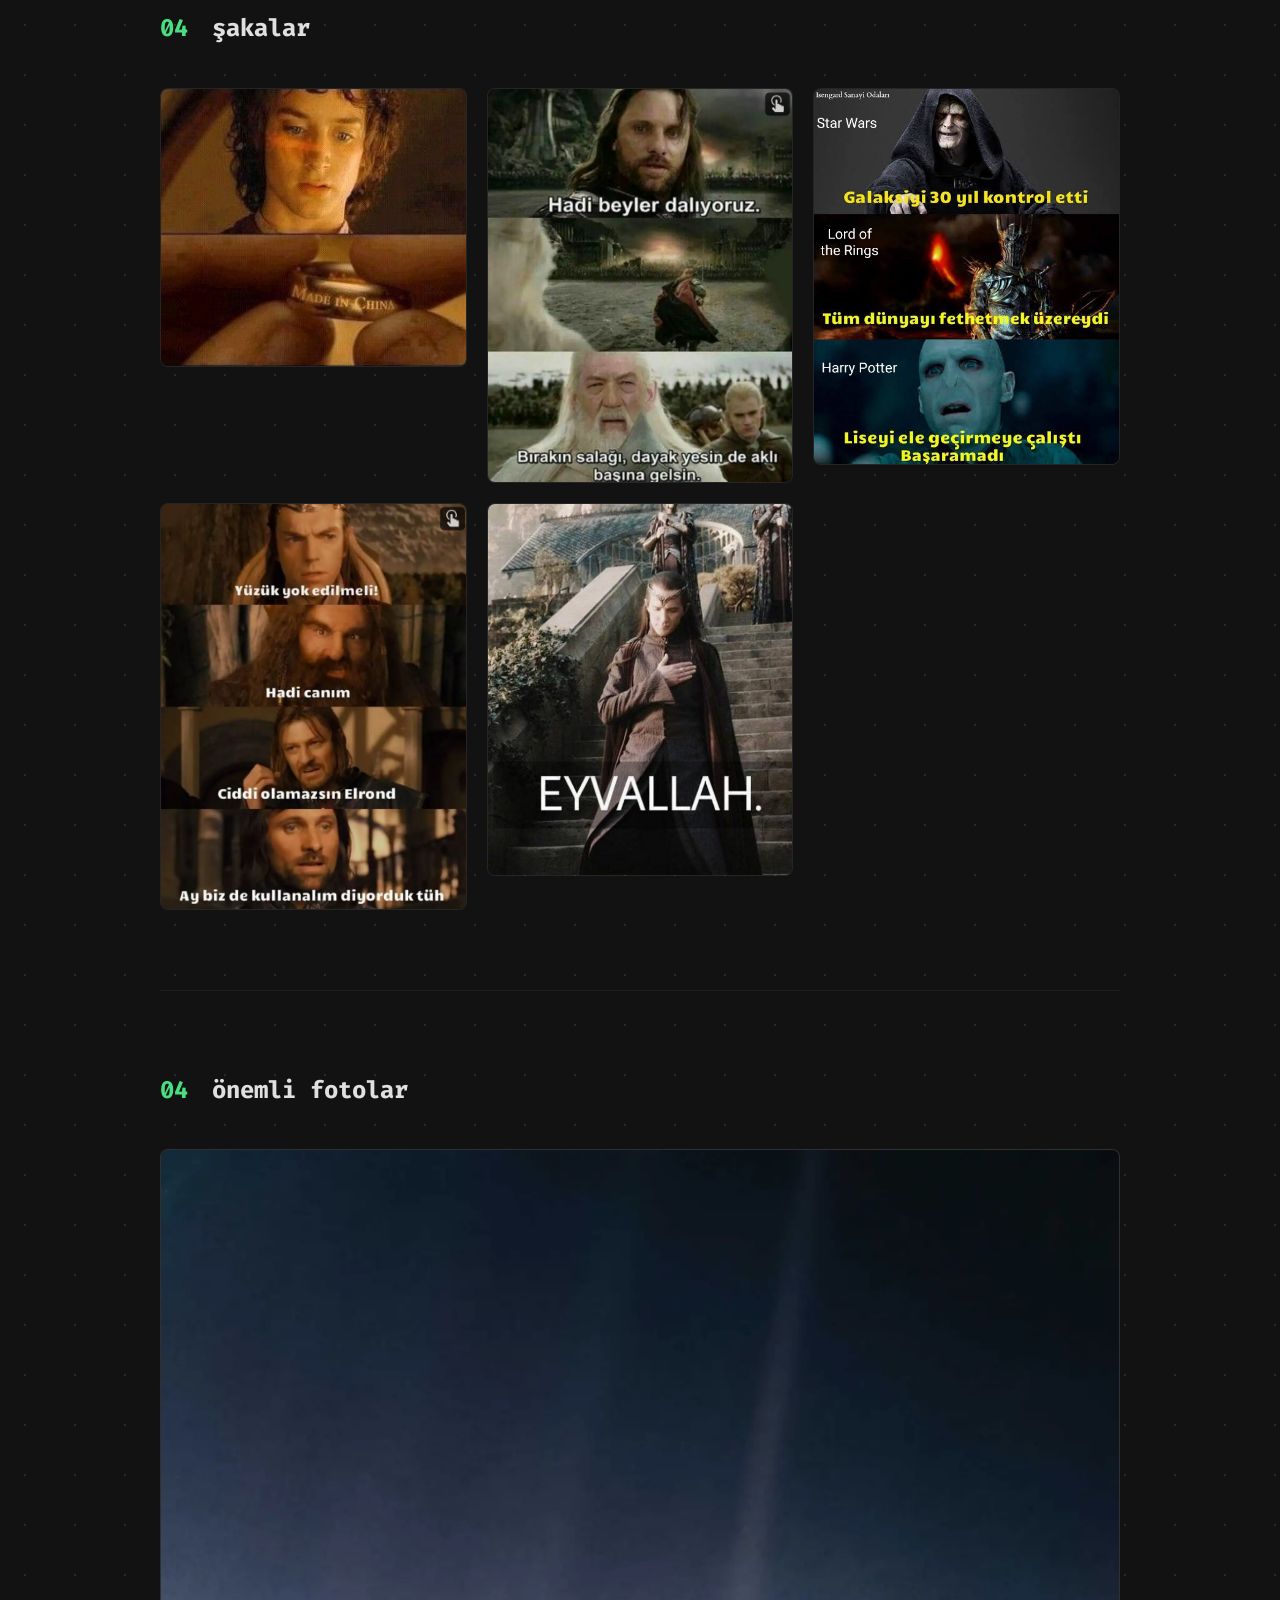
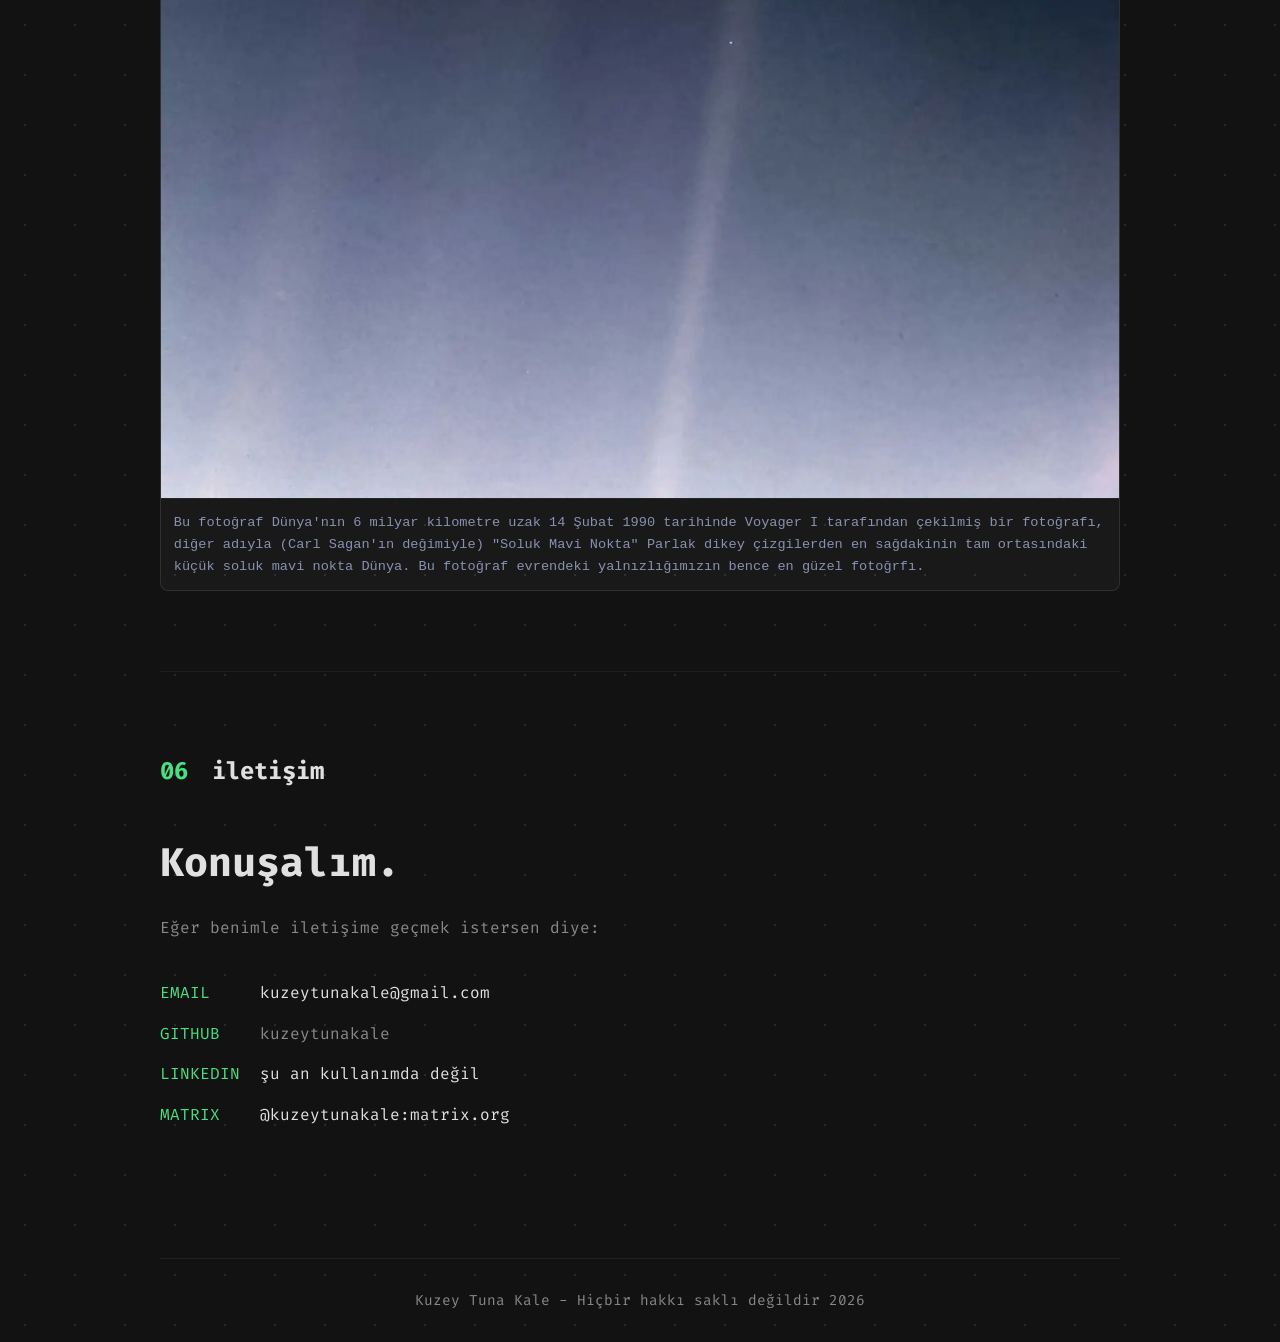
==== commit 807a00c1: "fixingisd" ====
--- a/index.html
+++ b/index.html
@@ -235,7 +235,7 @@
                 
                 <div class="photo-card">
                     <img src="./img2/pale-blue-dot-revised.webp" alt="Soluk Mavi Nokta" loading="lazy">
-                    <div class="photo-caption">Bu fotoğraf Dünya'nın 6 milyar kilometre uzak 14 Şubat 1990 tarihinde Voyager I tarafından çekilmiş bir fotoğrafı: Diğer adıyla (Carl Sagan'ın değimiyle) "Soluk Mavi Nokta")</div>
+                    <div class="photo-caption">Bu fotoğraf Dünya'nın 6 milyar kilometre uzak 14 Şubat 1990 tarihinde Voyager I tarafından çekilmiş bir fotoğrafı, diğer adıyla (Carl Sagan'ın değimiyle) "Soluk Mavi Nokta" Parlak dikey çizgilerden en sağdakinin tam ortasındaki küçük soluk mavi nokta Dünya. Bu fotoğraf evrendeki yalnızlığımızın bence en güzel fotoğrfı.</div>
                 </div>
             </div>
         </section>
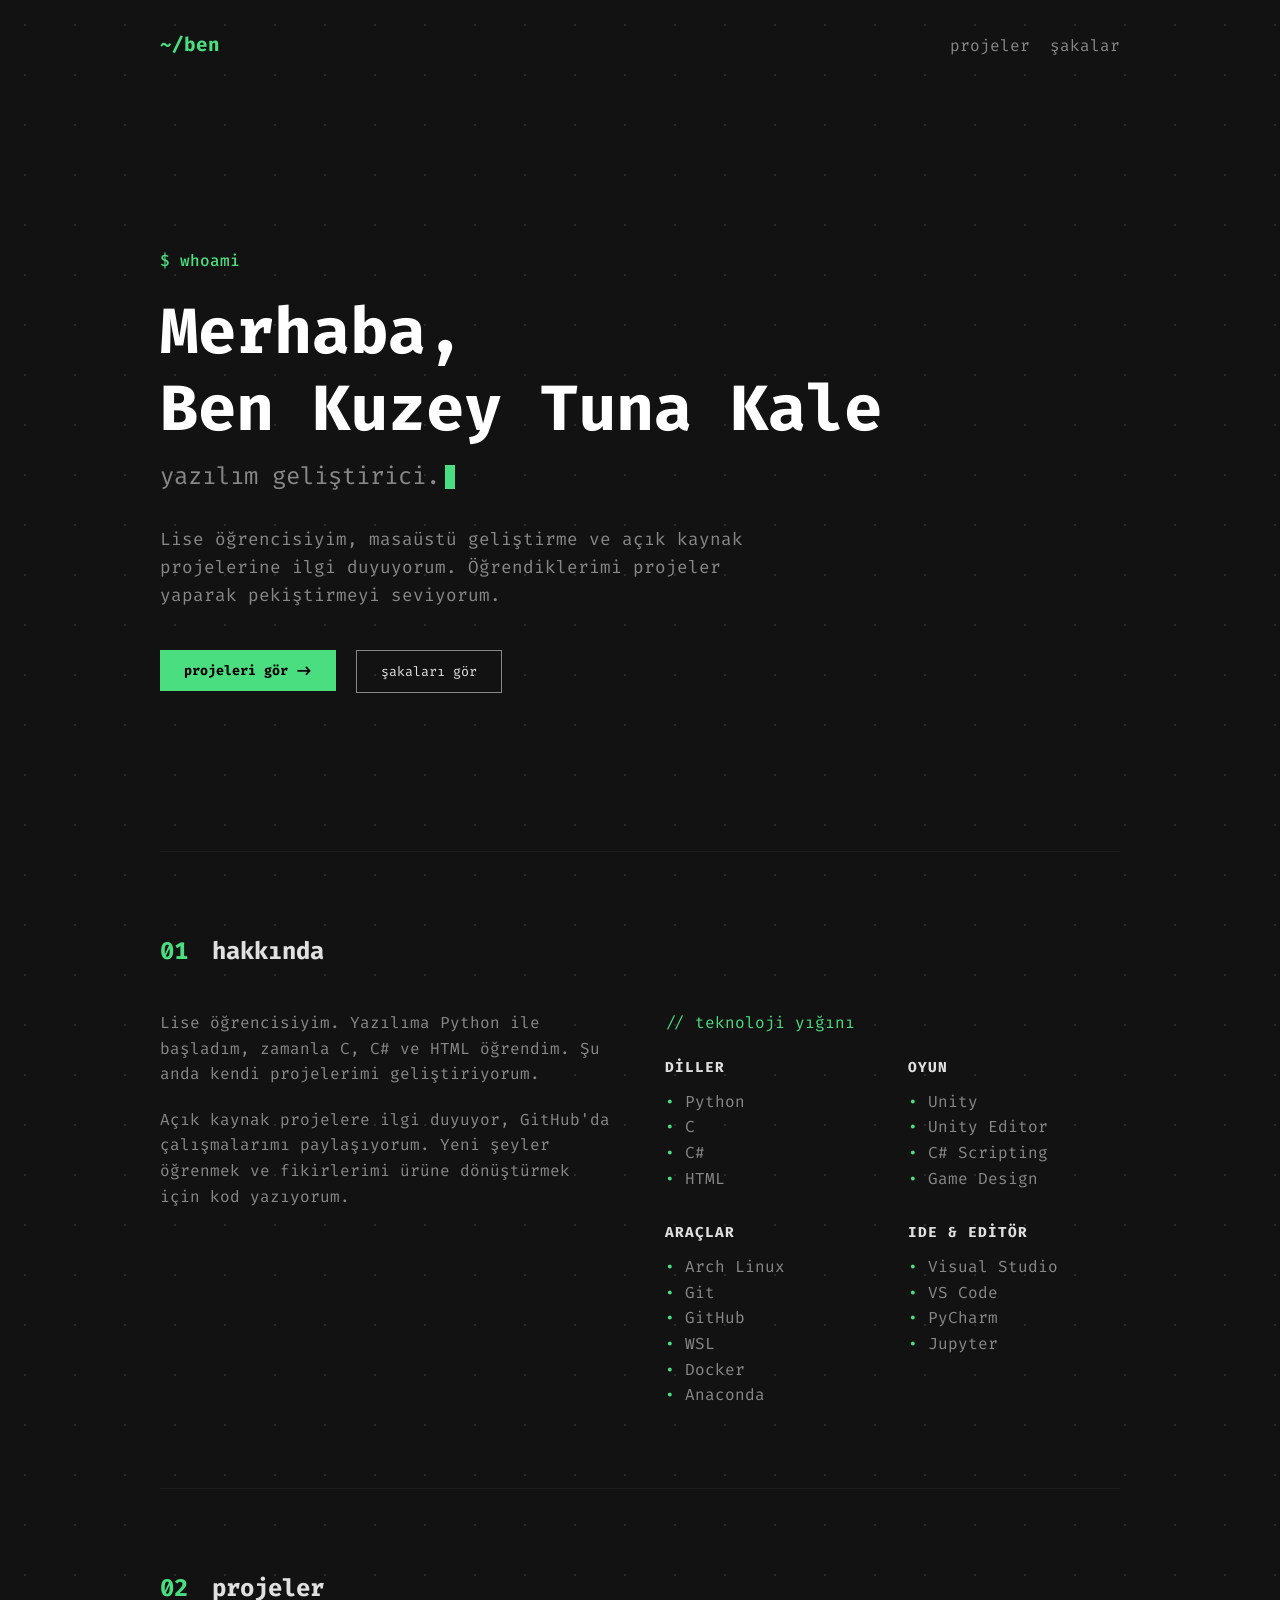
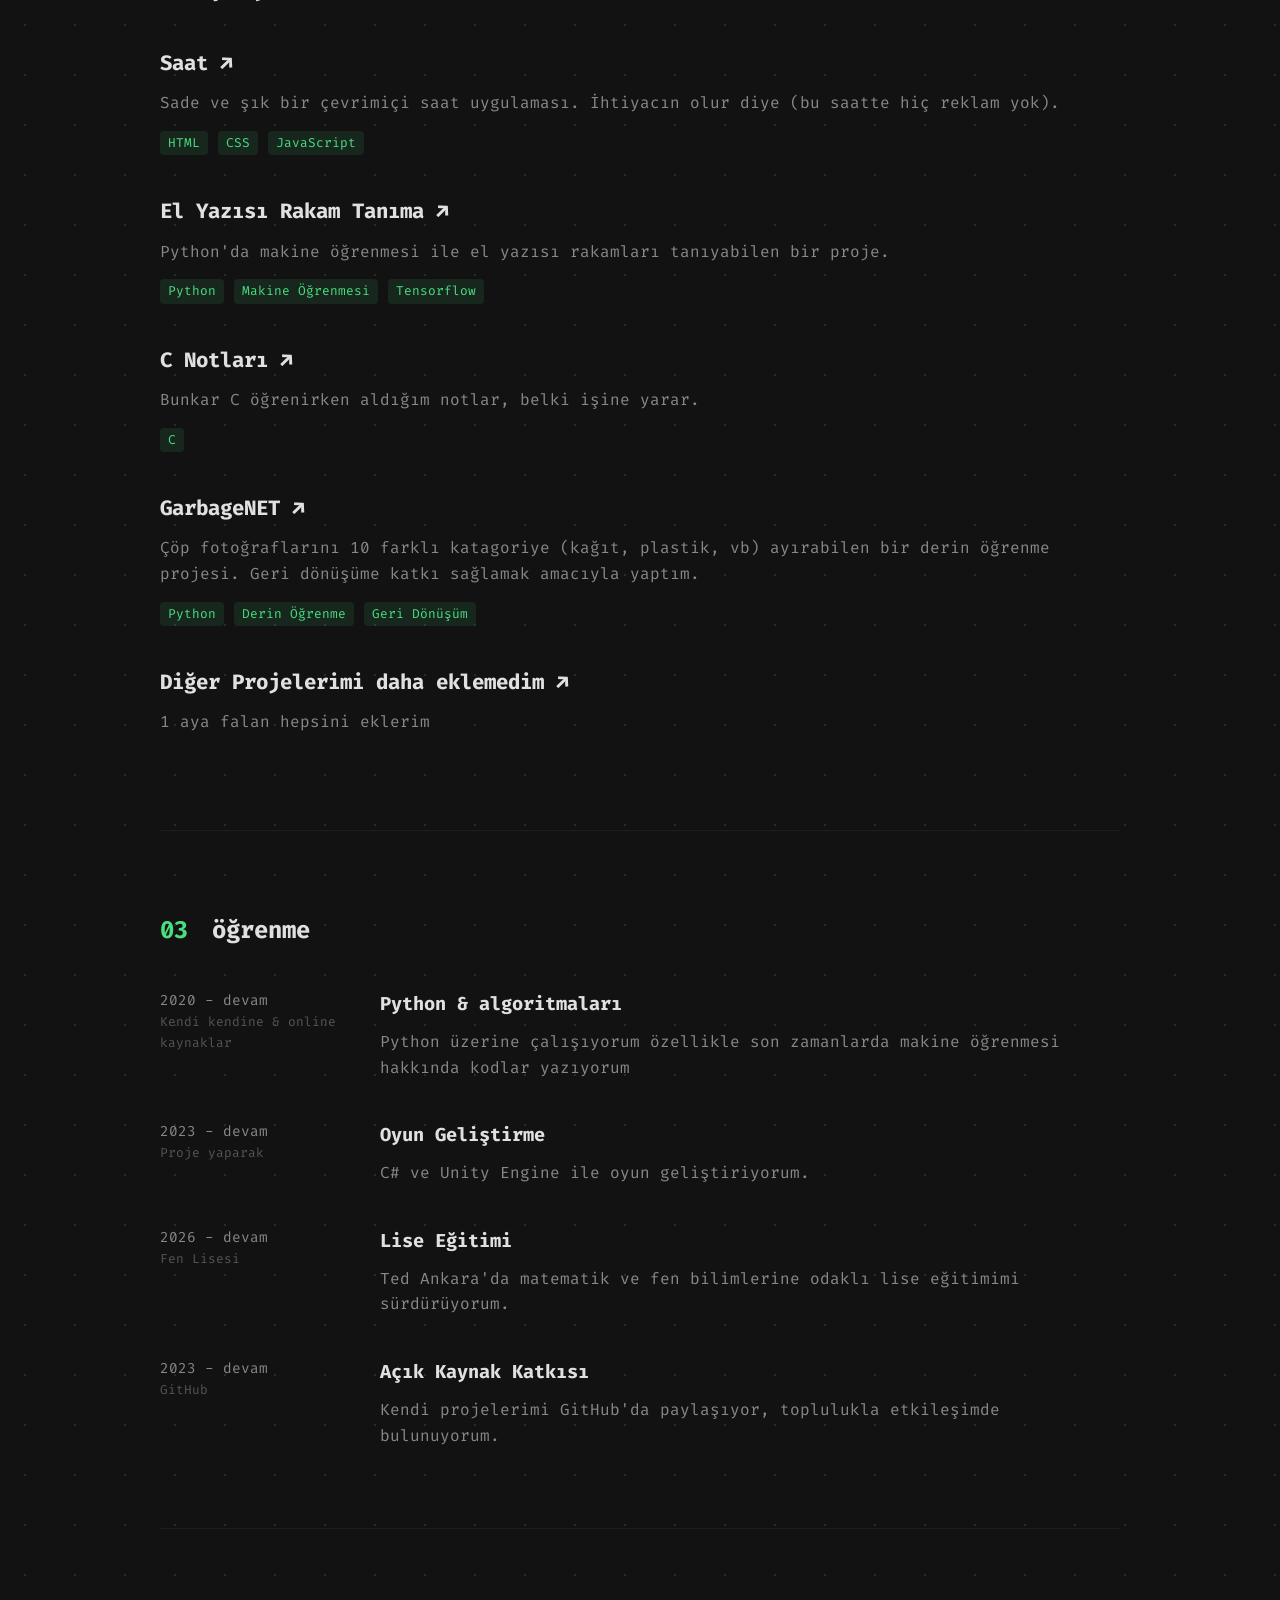
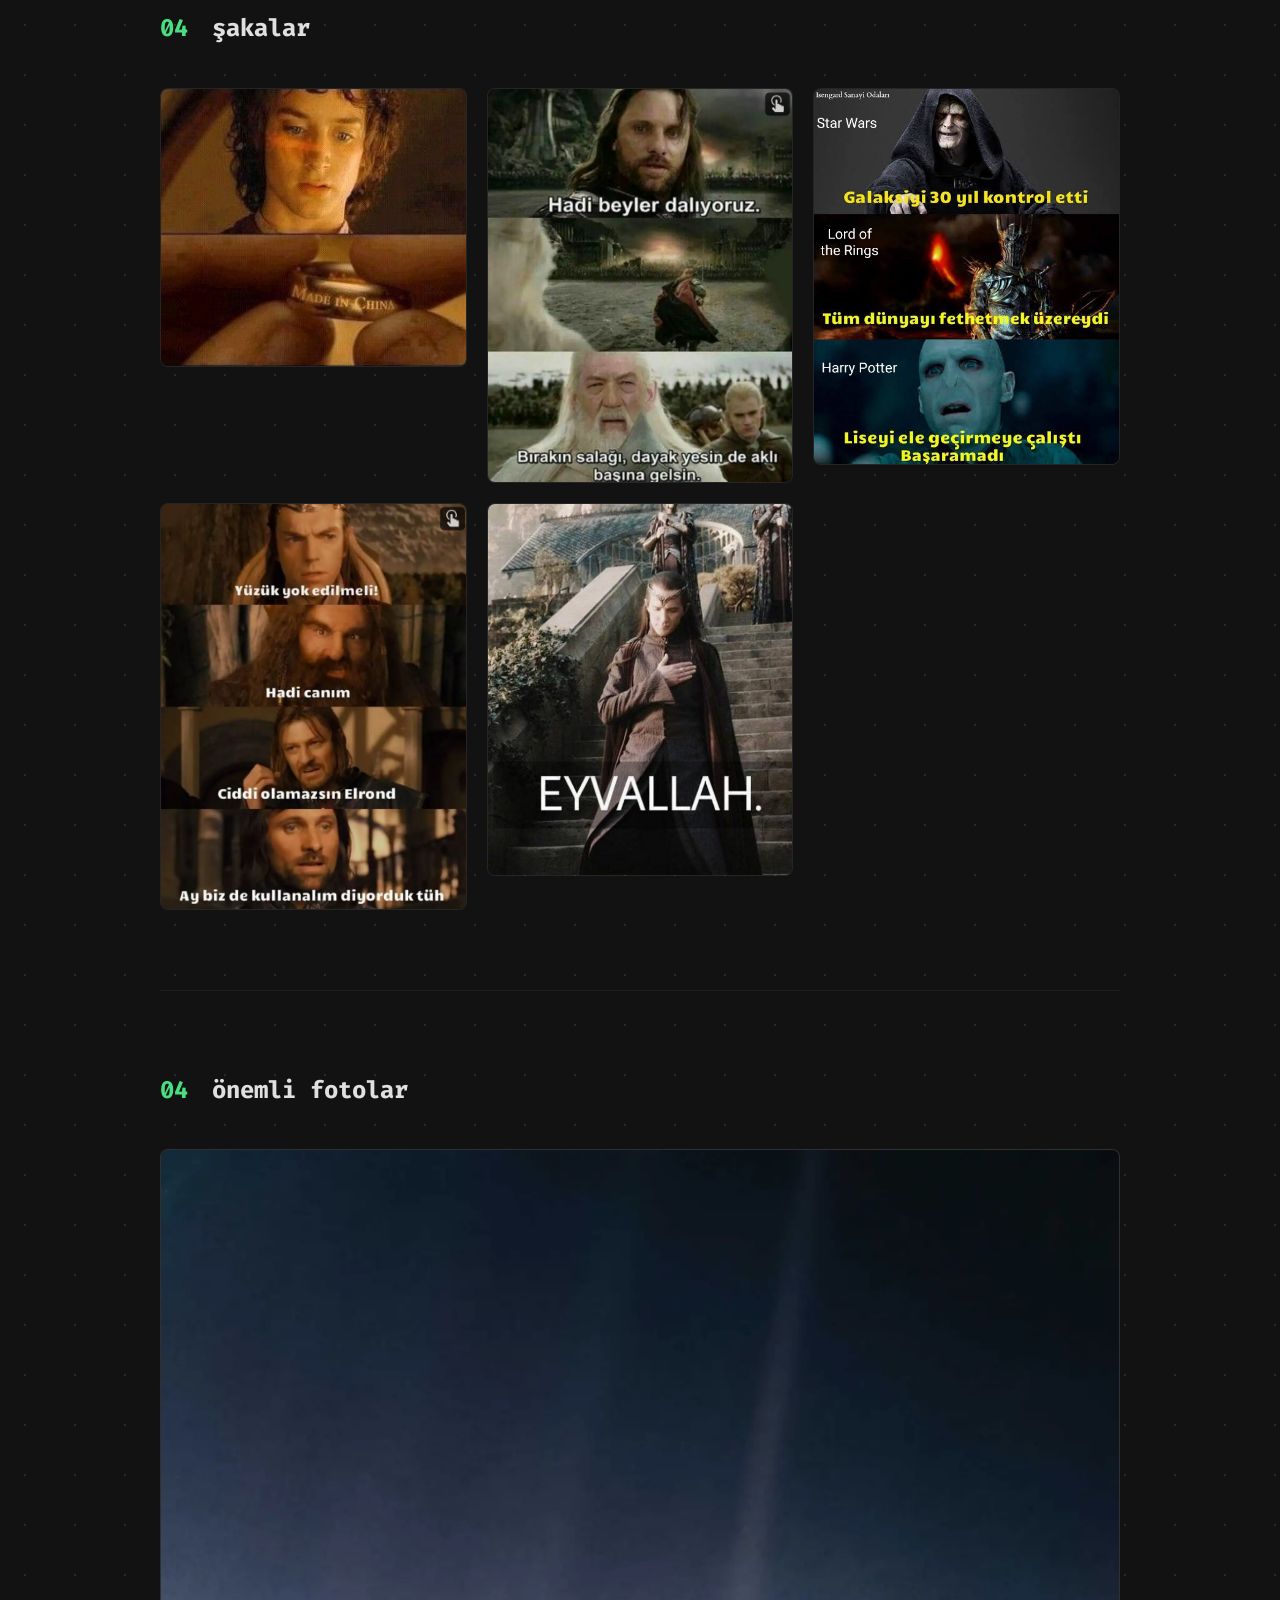
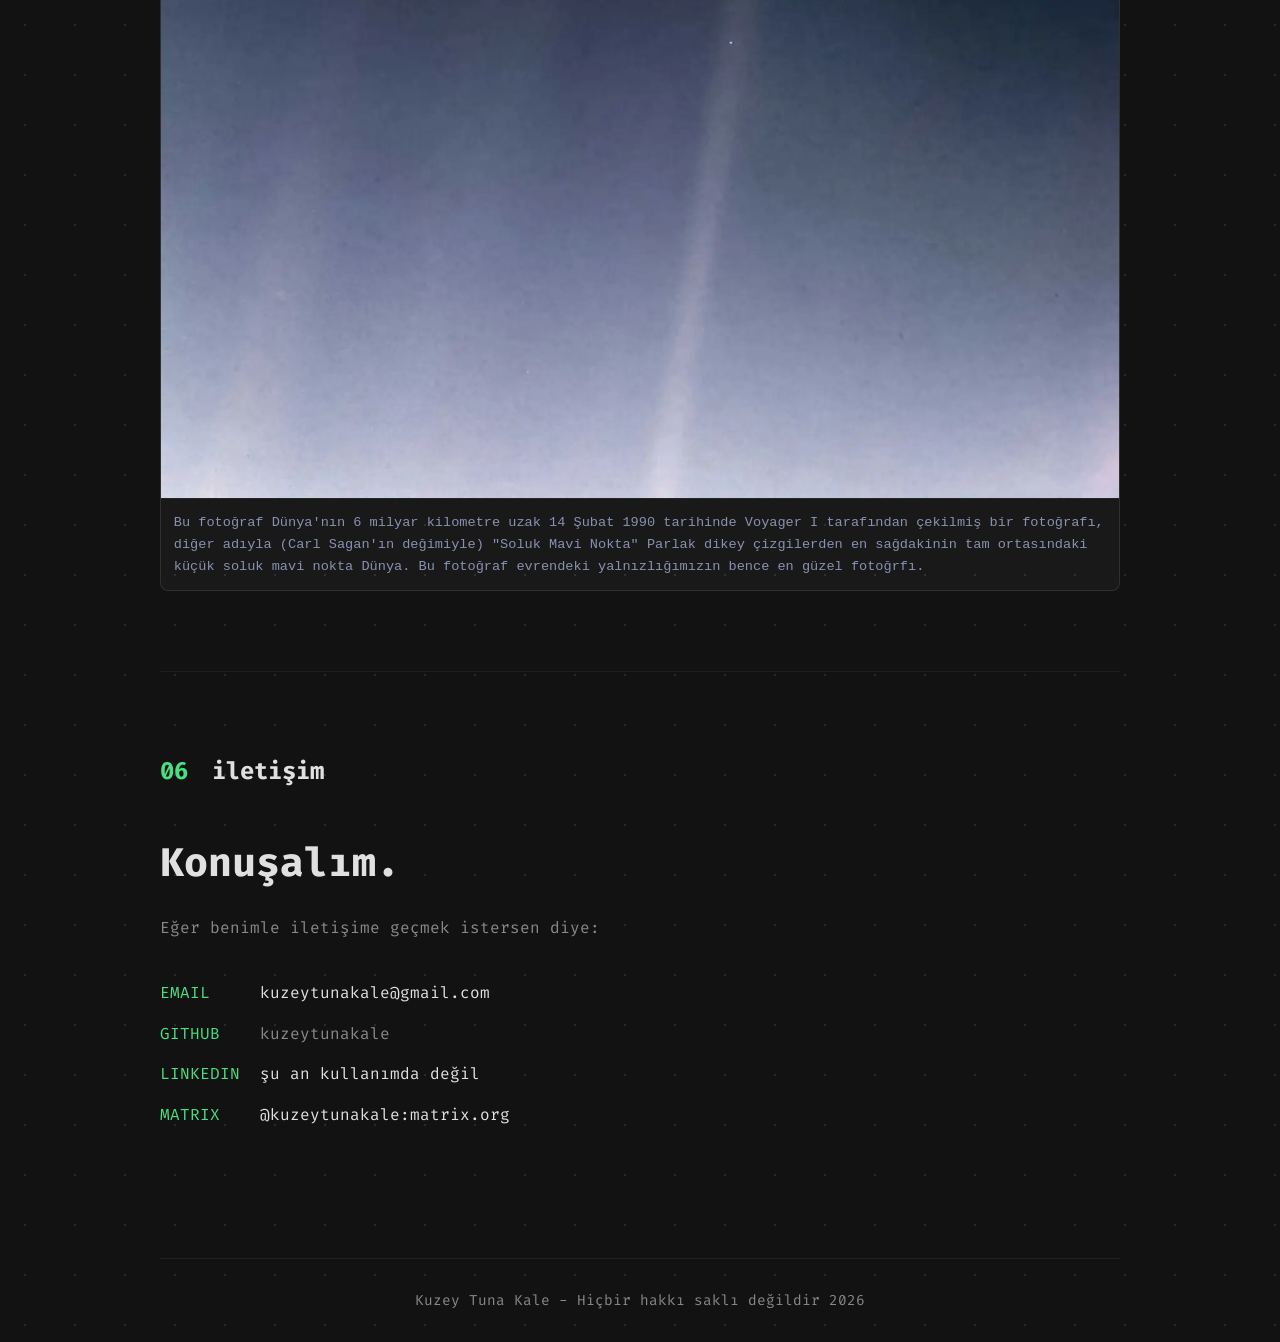
==== commit d8395c41: "j" ====
--- a/index.html
+++ b/index.html
@@ -16,7 +16,6 @@
         <nav>
             <div class="logo">~/ben</div>
             <div class="nav-links">
-                <a href="#hakkinda">hakkında</a>
                 <a href="#projeler">projeler</a>
                 <a href="#sakalar">şakalar</a>
             </div>
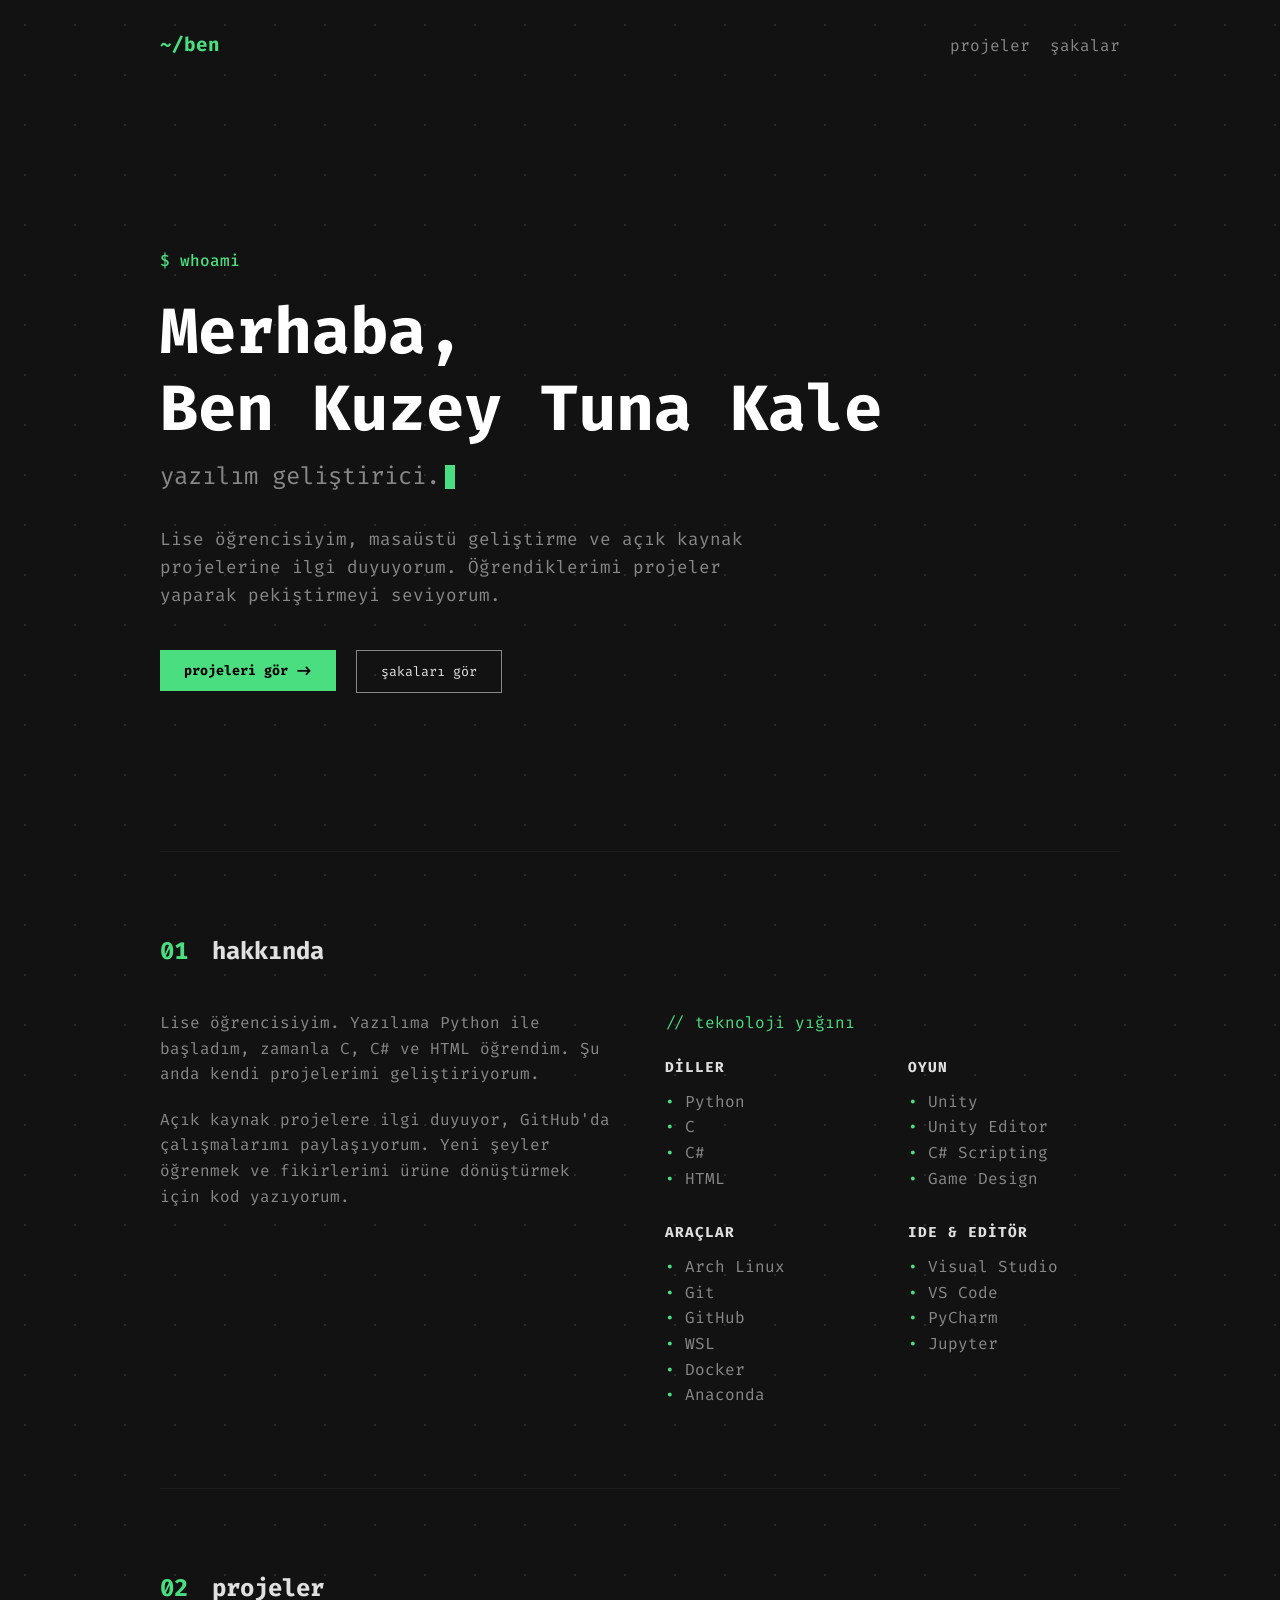
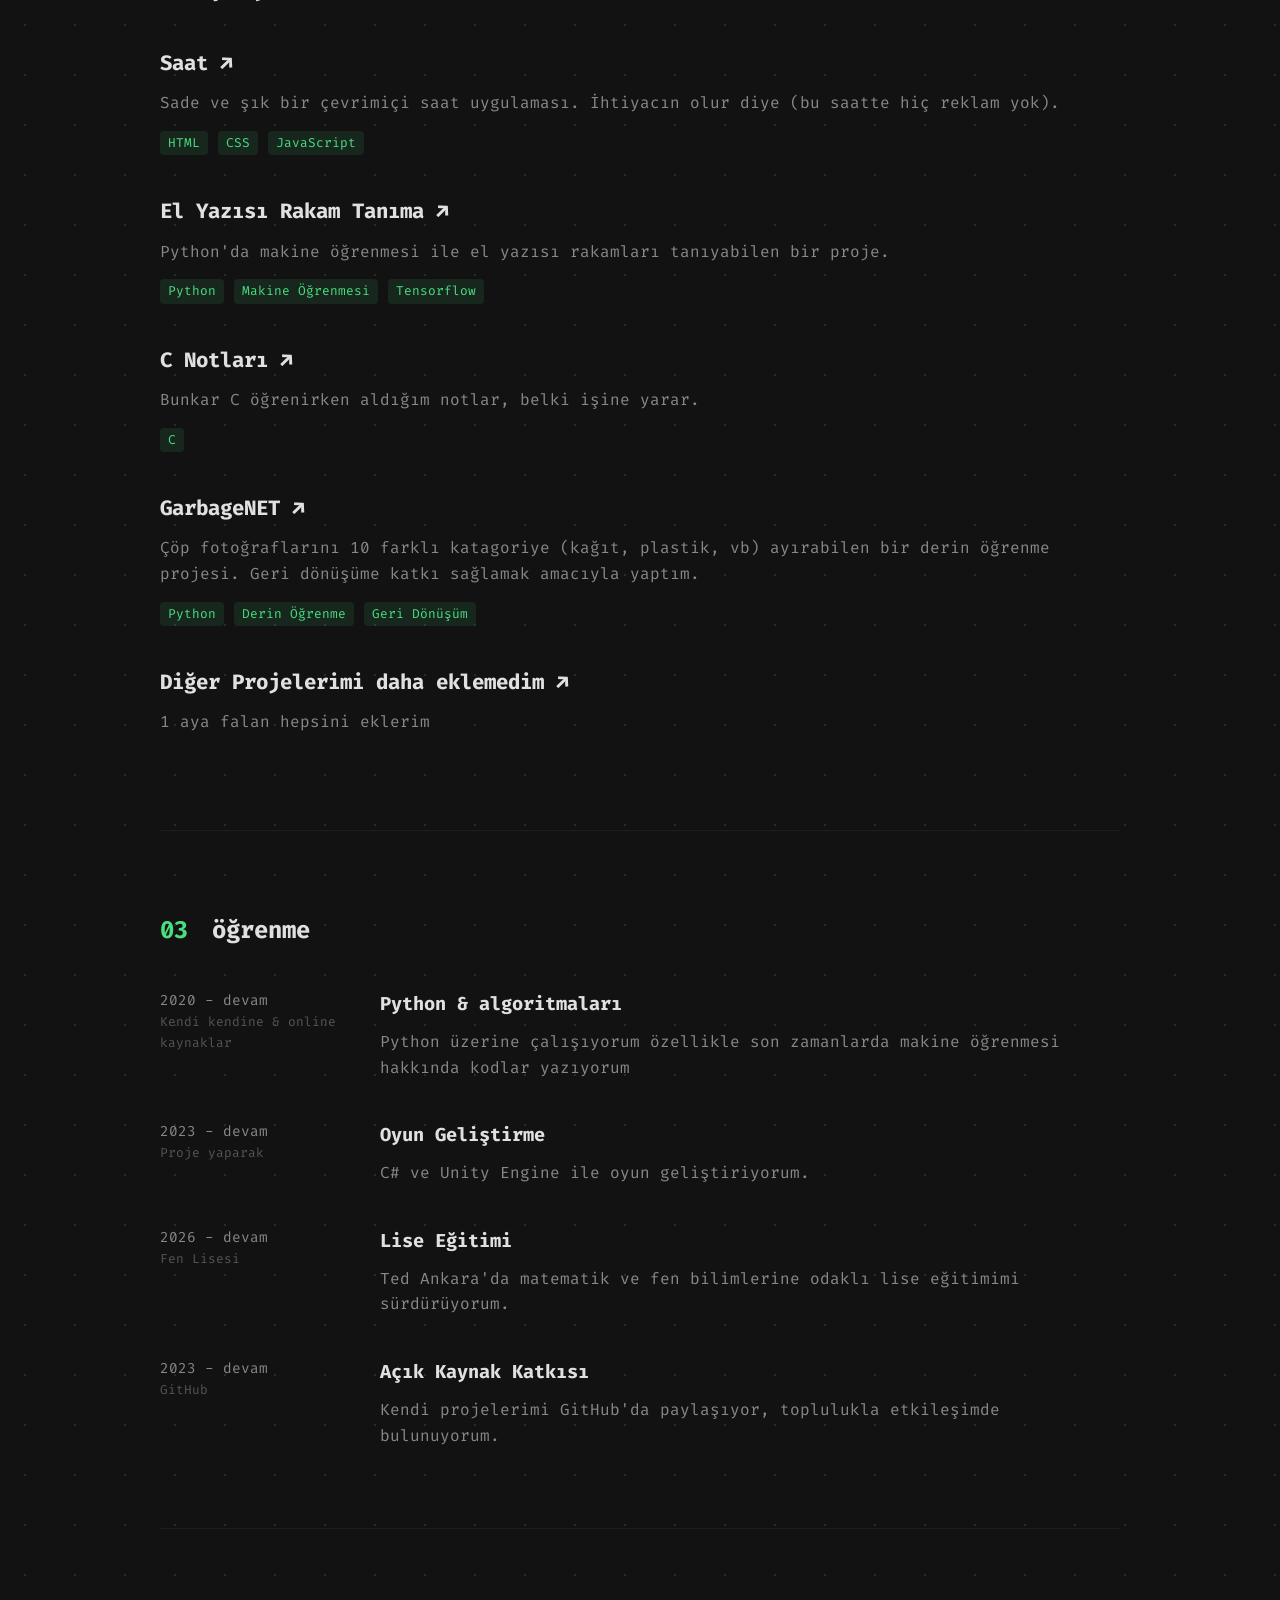
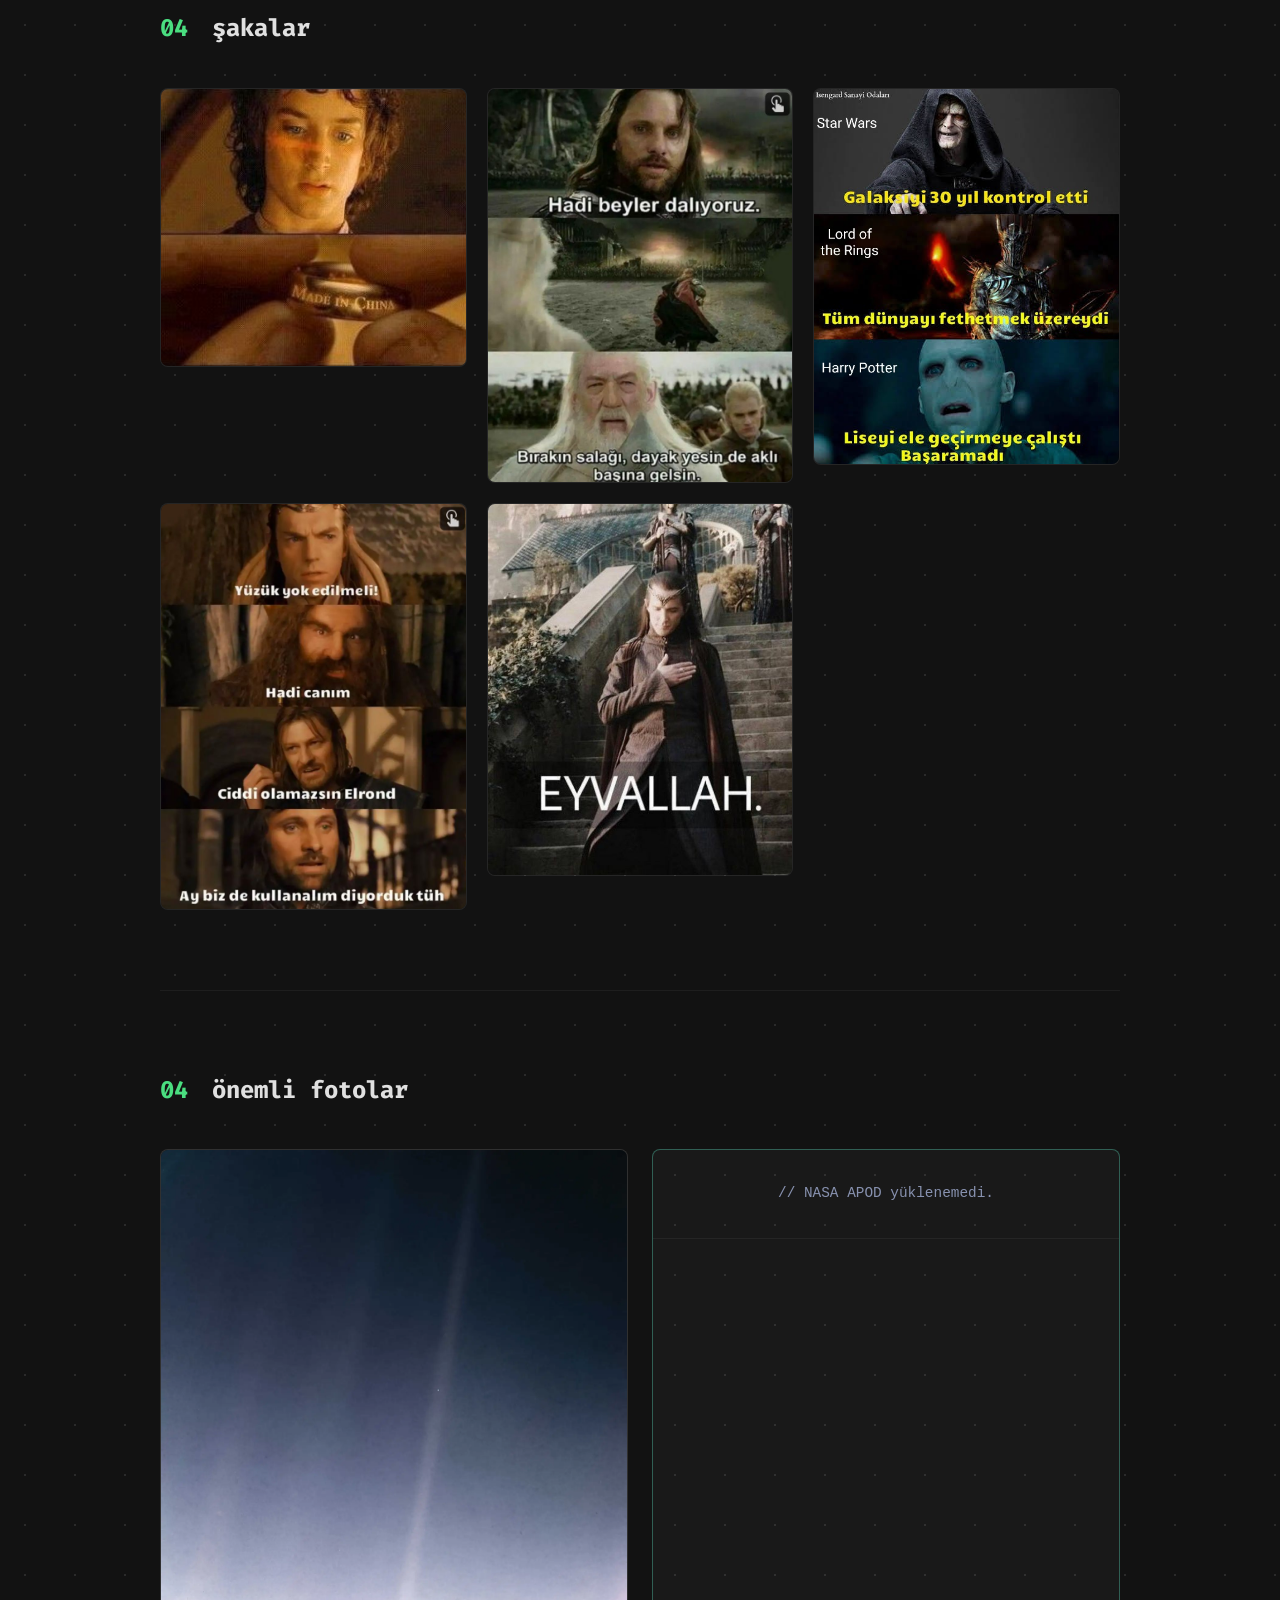
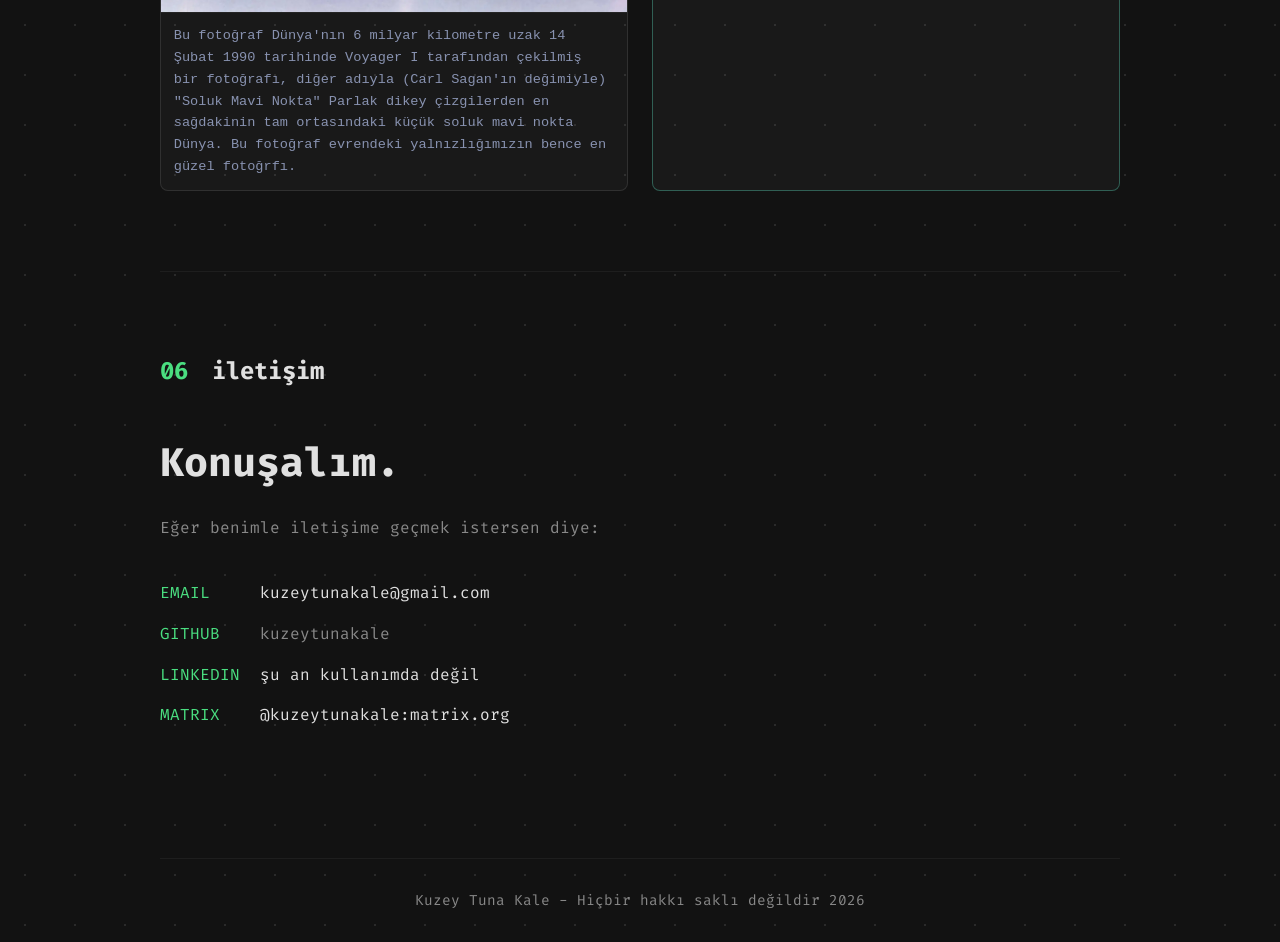
==== commit 2d9e576d: "jjj" ====
--- a/index.html
+++ b/index.html
@@ -236,6 +236,17 @@
                     <img src="./img2/pale-blue-dot-revised.webp" alt="Soluk Mavi Nokta" loading="lazy">
                     <div class="photo-caption">Bu fotoğraf Dünya'nın 6 milyar kilometre uzak 14 Şubat 1990 tarihinde Voyager I tarafından çekilmiş bir fotoğrafı, diğer adıyla (Carl Sagan'ın değimiyle) "Soluk Mavi Nokta" Parlak dikey çizgilerden en sağdakinin tam ortasındaki küçük soluk mavi nokta Dünya. Bu fotoğraf evrendeki yalnızlığımızın bence en güzel fotoğrfı.</div>
                 </div>
+
+                <!-- Önemli Fotolar Bölümü / NASA APOD -->
+                <div class="photo-card nasa-card" id="nasa-apod-container">
+                    <div class="nasa-loading">// NASA APOD yükleniyor...</div>
+                    <img id="nasa-img" src="" alt="NASA APOD" style="display: none;" loading="lazy">
+                    <div class="photo-caption">
+                        <span id="nasa-title" style="color: #64ffda; font-weight: bold;"></span>
+                        <p id="nasa-date" style="font-size: 0.75rem; opacity: 0.7; margin-top: 4px;"></p>
+                    </div>
+                </div>
+                
             </div>
         </section>
 
--- a/style.css
+++ b/style.css
@@ -404,6 +404,18 @@
     /* background-color: #0a192f;  Sitenin koyu arka plan rengi */
 }
 
+.nasa-card {
+    border-color: rgba(100, 255, 218, 0.3) !important; /* Vurgu rengi border */
+}
+
+.nasa-loading {
+    padding: 2rem;
+    text-align: center;
+    font-family: monospace;
+    color: #8892b0;
+    font-size: 0.9rem;
+}
+
 .photo-caption {
     padding: 0.8rem;
     font-family: monospace;
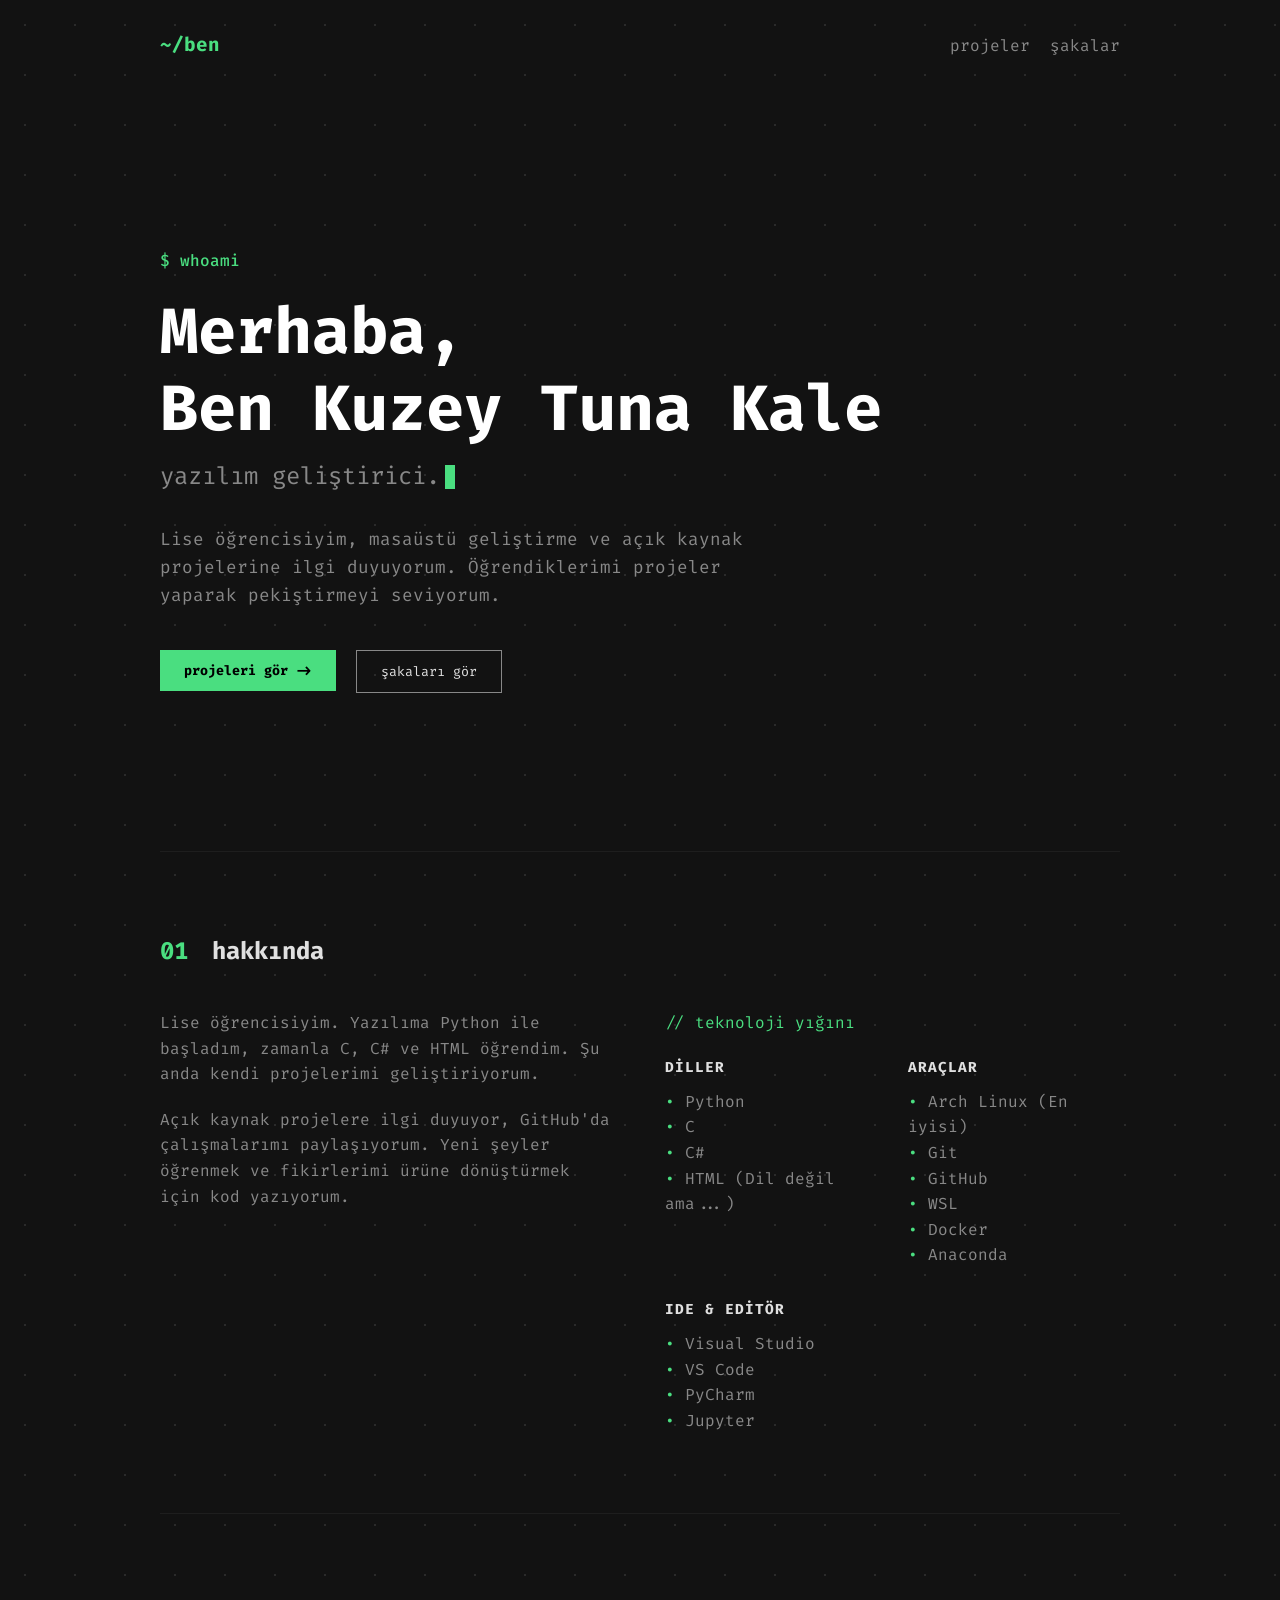
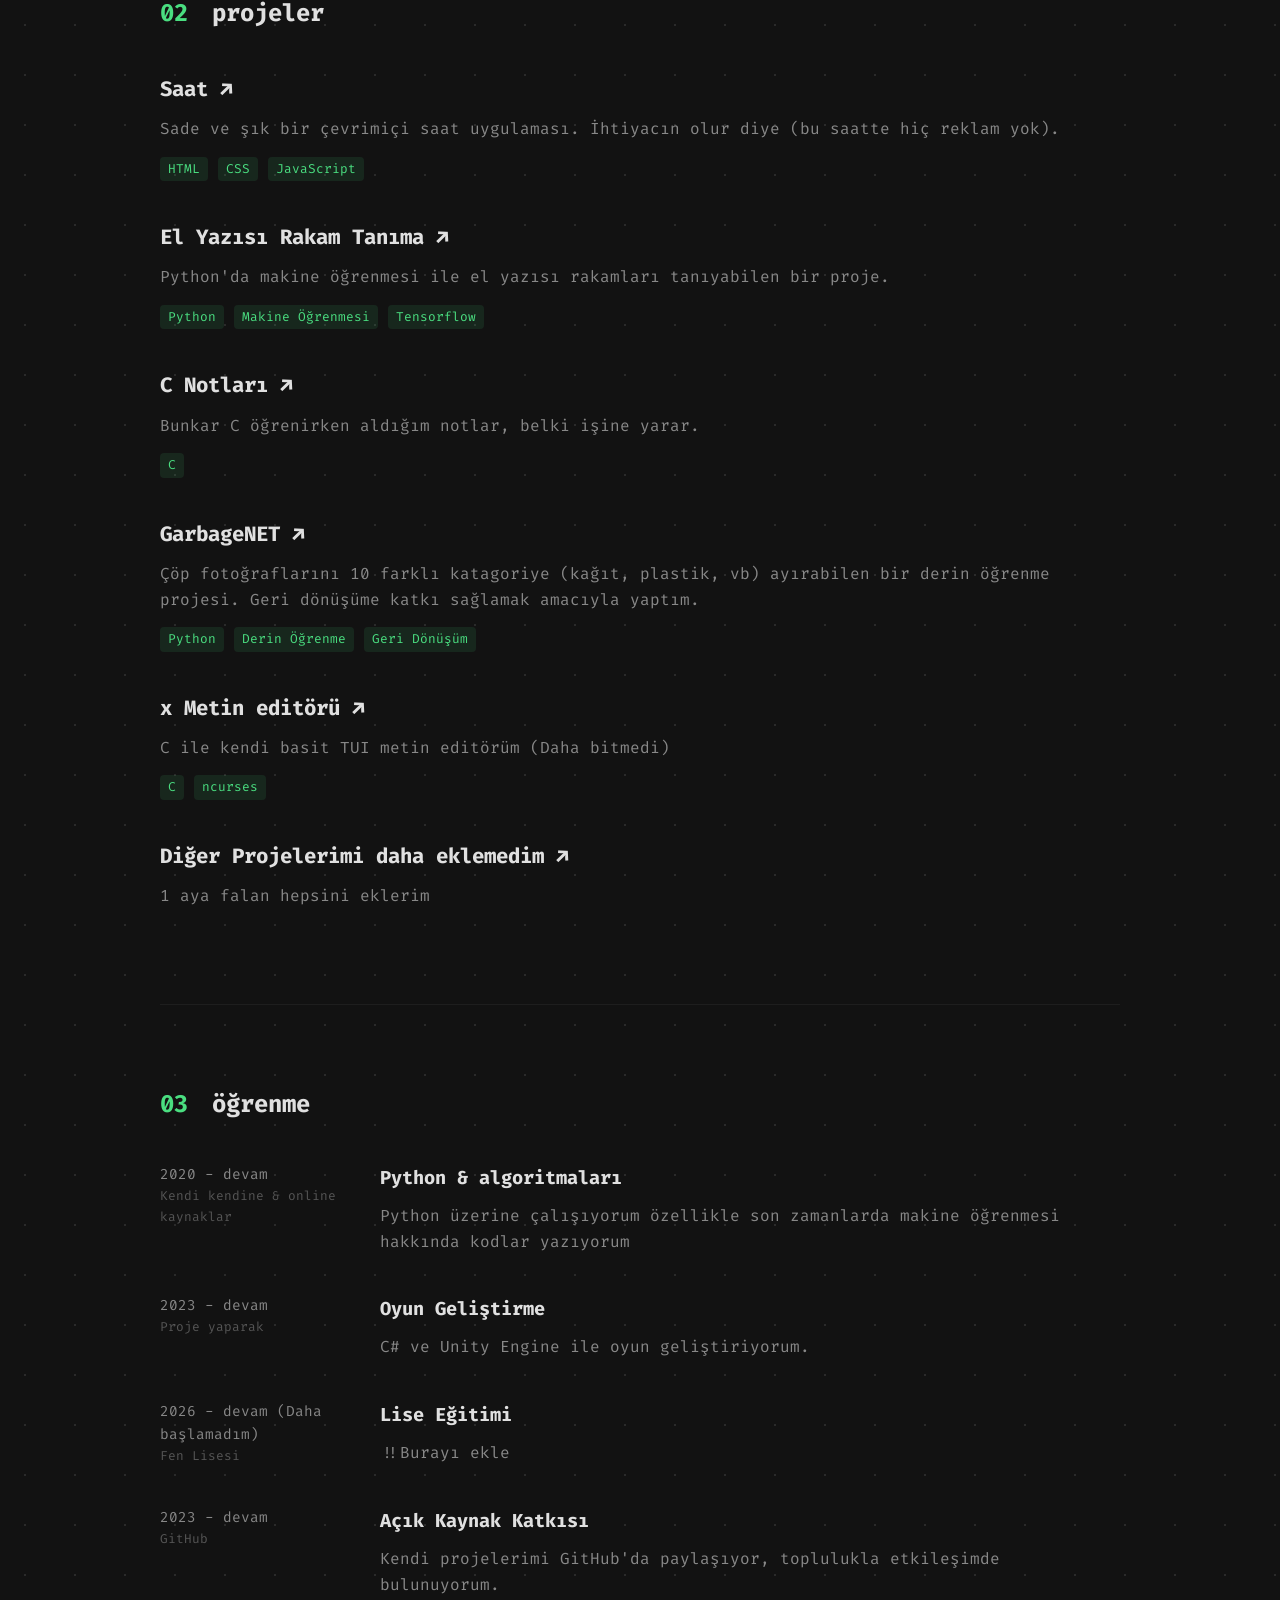
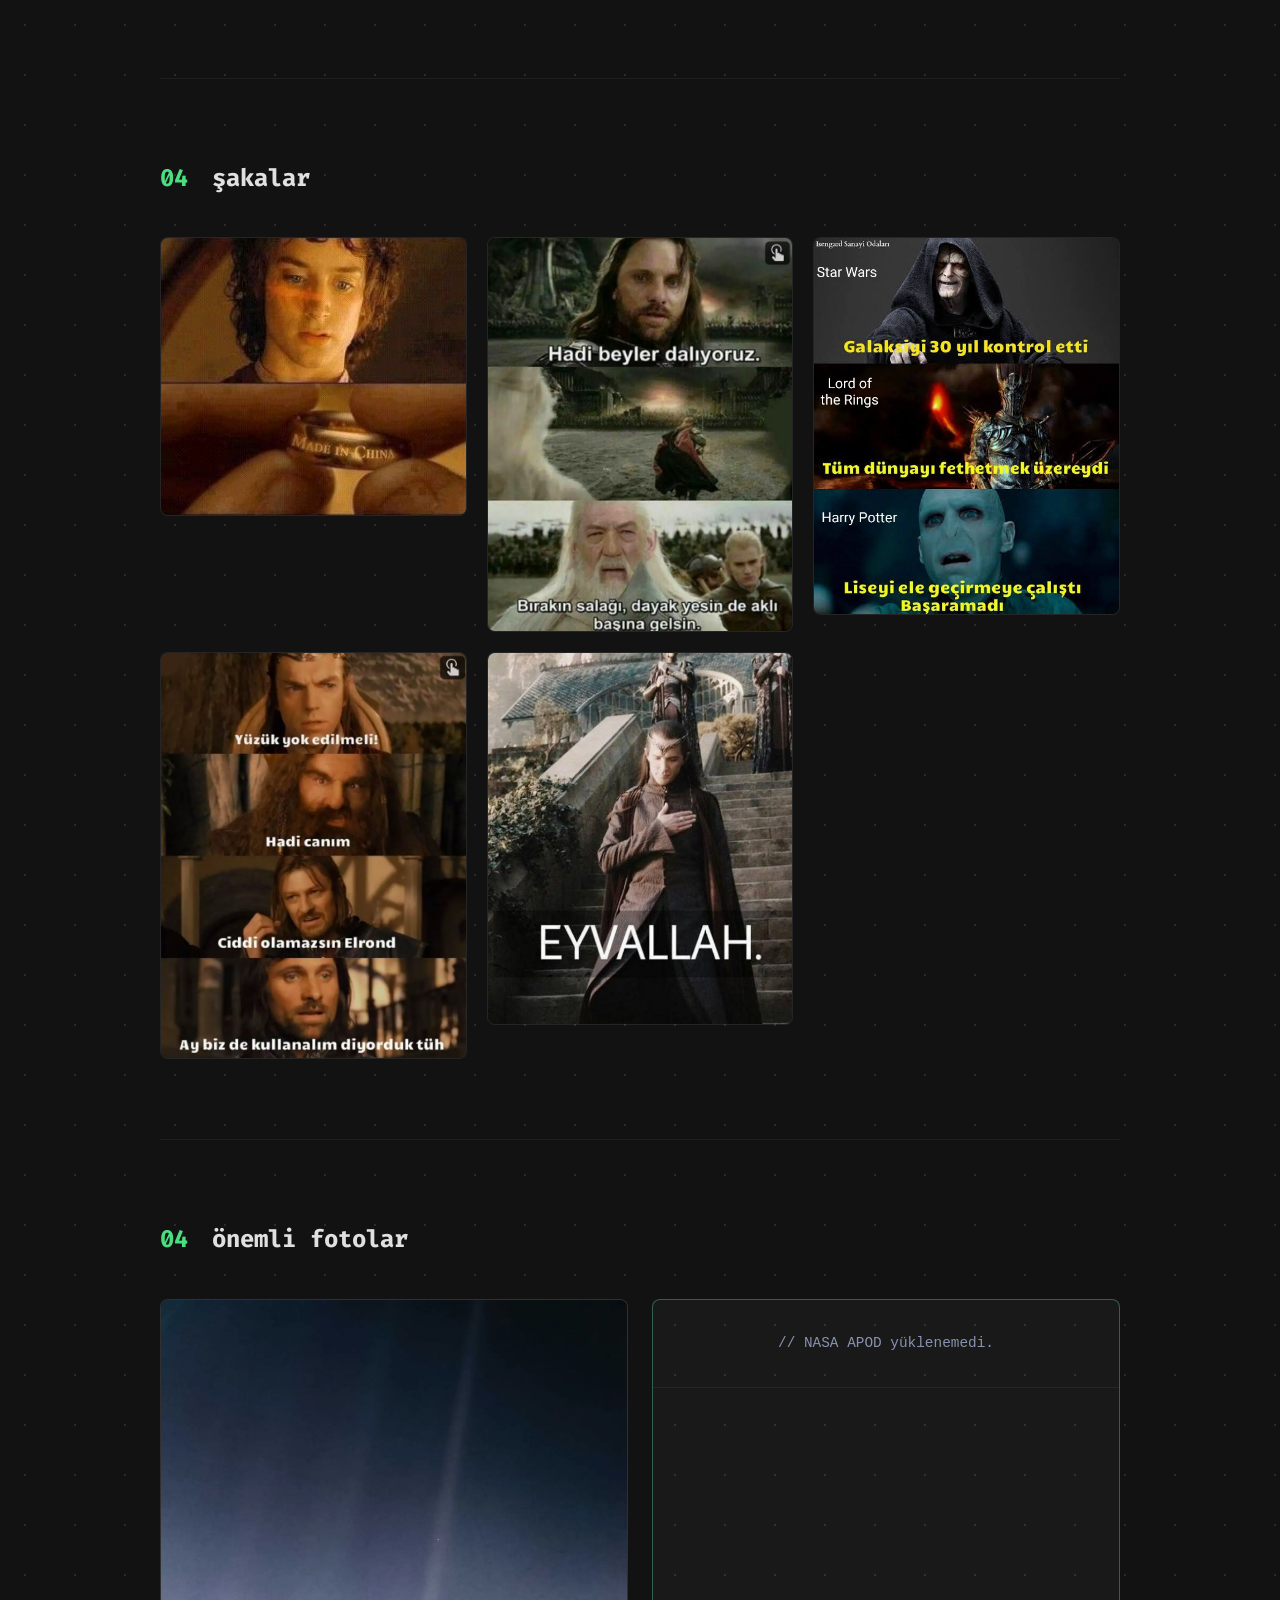
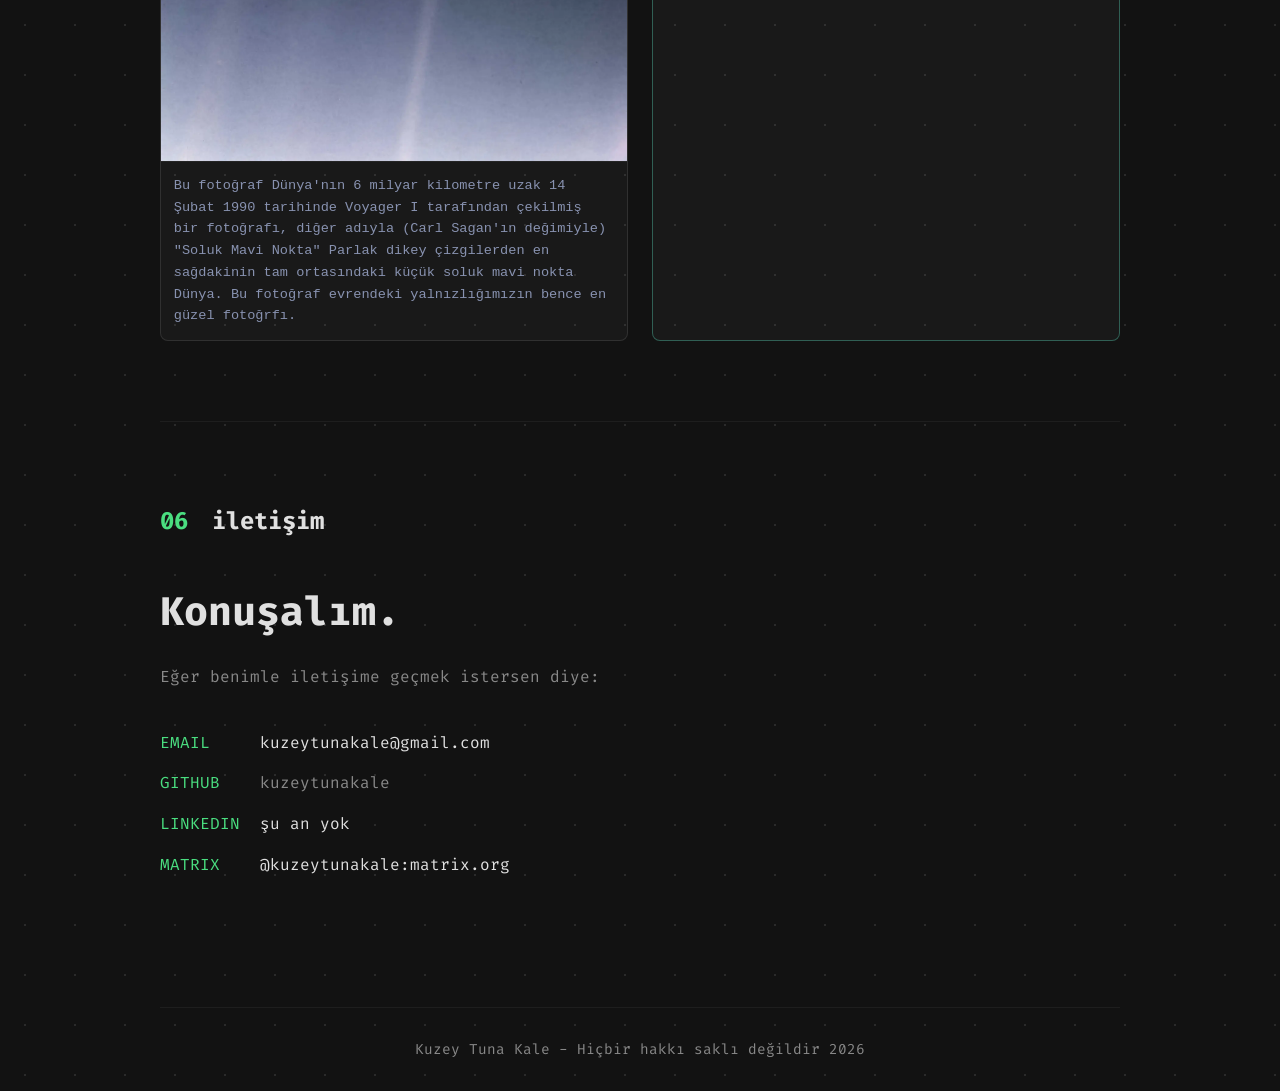
==== commit 2741a904: "metin editörü eklendi" ====
--- a/index.html
+++ b/index.html
@@ -54,22 +54,13 @@
                                 <li>Python</li>
                                 <li>C</li>
                                 <li>C#</li>
-                                <li>HTML</li>
-                            </ul>
-                        </div>
-                        <div class="tech-category">
-                            <h4>OYUN</h4>
-                            <ul>
-                                <li>Unity</li>
-                                <li>Unity Editor</li>
-                                <li>C# Scripting</li>
-                                <li>Game Design</li>
+                                <li>HTML (Dil değil ama...)</li>
                             </ul>
                         </div>
                         <div class="tech-category">
                             <h4>ARAÇLAR</h4>
                             <ul>
-                                <li>Arch Linux</li>
+                                <li>Arch Linux (En iyisi)</li>
                                 <li>Git</li>
                                 <li>GitHub</li>
                                 <li>WSL</li>
@@ -143,6 +134,17 @@
             </div>
         </a>
 
+        <a href="https://github.com/kuzeytunakale/TMetinEditoru/" target="_blank" rel="noopener noreferrer" class="project-card-link">
+            <div class="project-item">
+                <h3>x Metin editörü <span class="link-icon">↗</span></h3>
+                <p>C ile kendi basit TUI metin editörüm (Daha bitmedi)</p>
+                <div class="tags">
+                    <span class="tag">C</span>
+                    <span class="tag">ncurses</span>
+                </div>
+            </div>
+        </a>
+
         <!-- staticcraft Projesi -->
         <a href="./yapimasamasinda.html" target="_blank" rel="noopener noreferrer" class="project-card-link">
             <div class="project-item">
@@ -183,12 +185,12 @@
 
                 <div class="learning-item">
                     <div class="learning-date">
-                        2026 - devam
+                        2026 - devam (Daha başlamadım)
                         <span>Fen Lisesi</span>
                     </div>
                     <div class="learning-content">
                         <h3>Lise Eğitimi</h3>
-                        <p>Ted Ankara'da matematik ve fen bilimlerine odaklı lise eğitimimi sürdürüyorum.</p>
+                        <p>!!Burayı ekle</p>
                     </div>
                 </div>
 
@@ -270,7 +272,7 @@
                         </div>
                         <div class="contact-detail-item">
                             <span class="label">LINKEDIN</span>
-                            <span>şu an kullanımda değil</span>
+                            <span>şu an yok</span>
                         </div>
                         <div class="contact-detail-item">
                             <span class="label">MATRIX</span>
